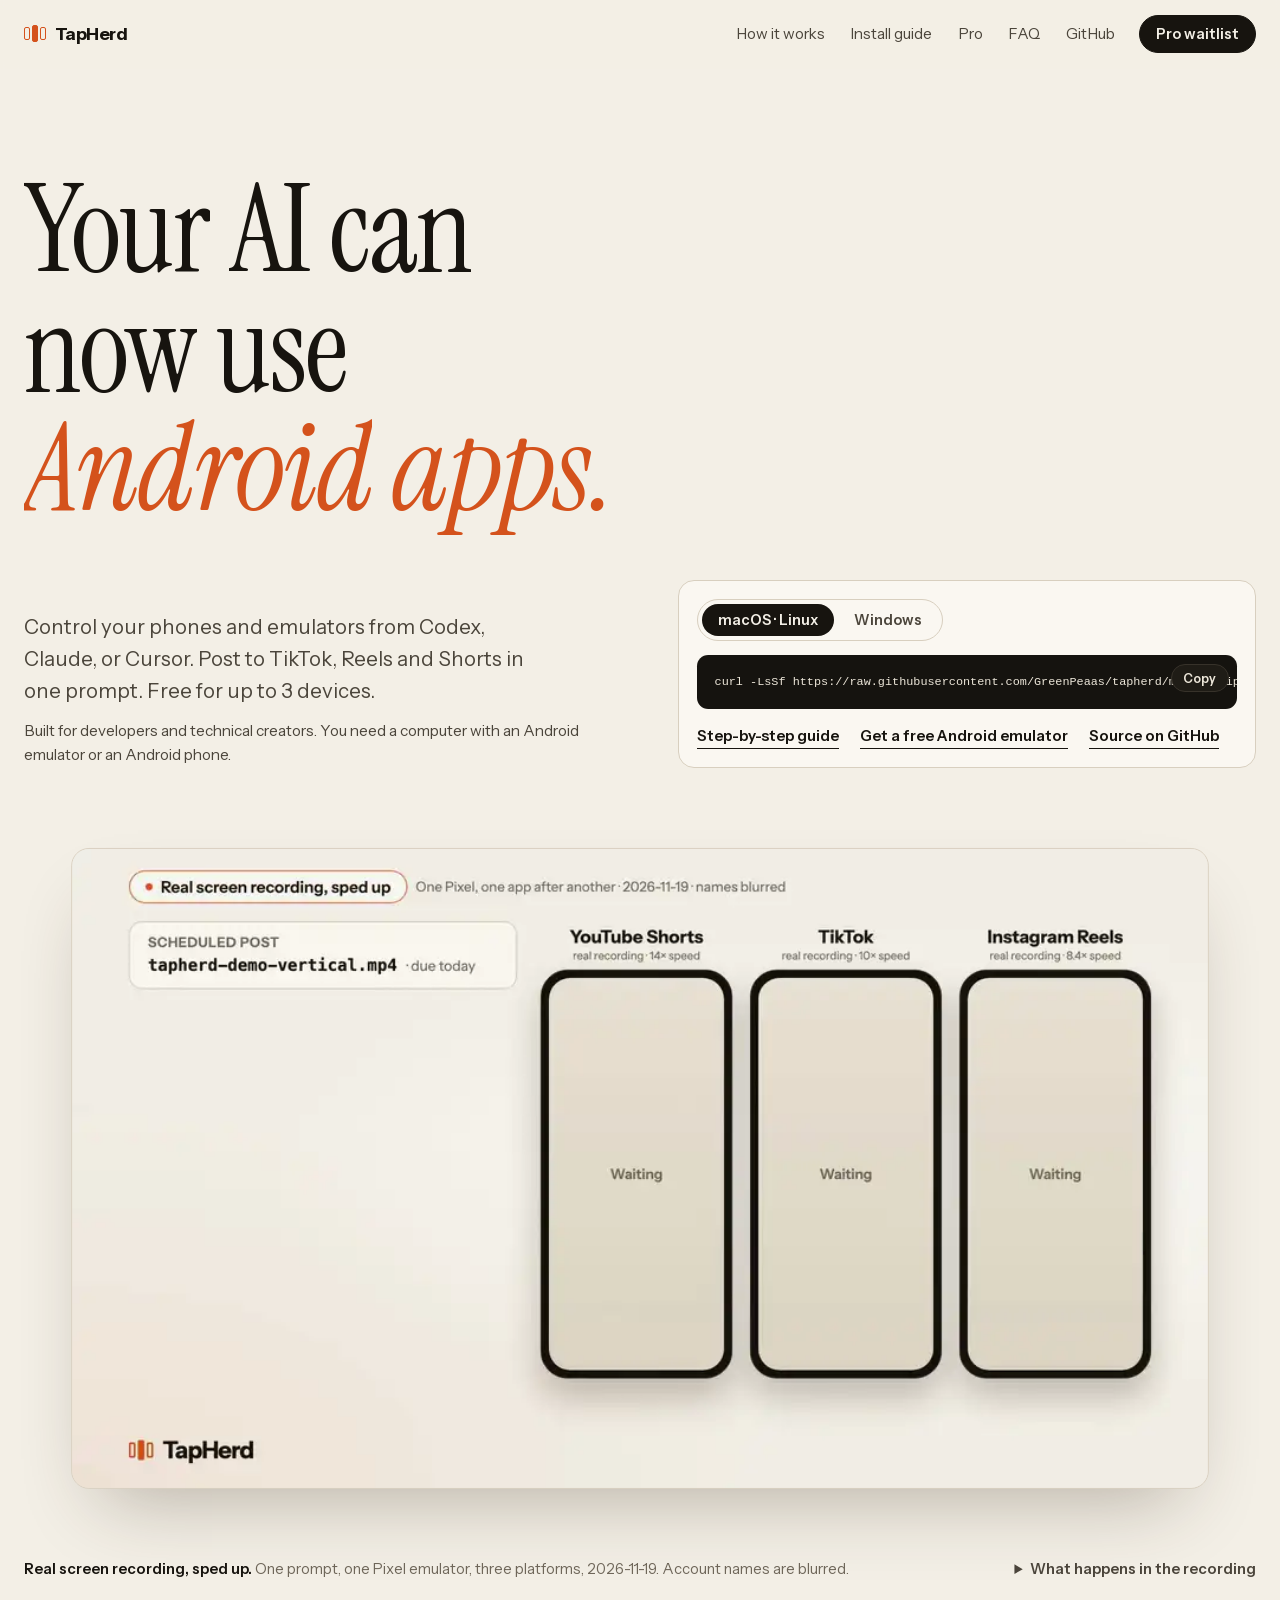
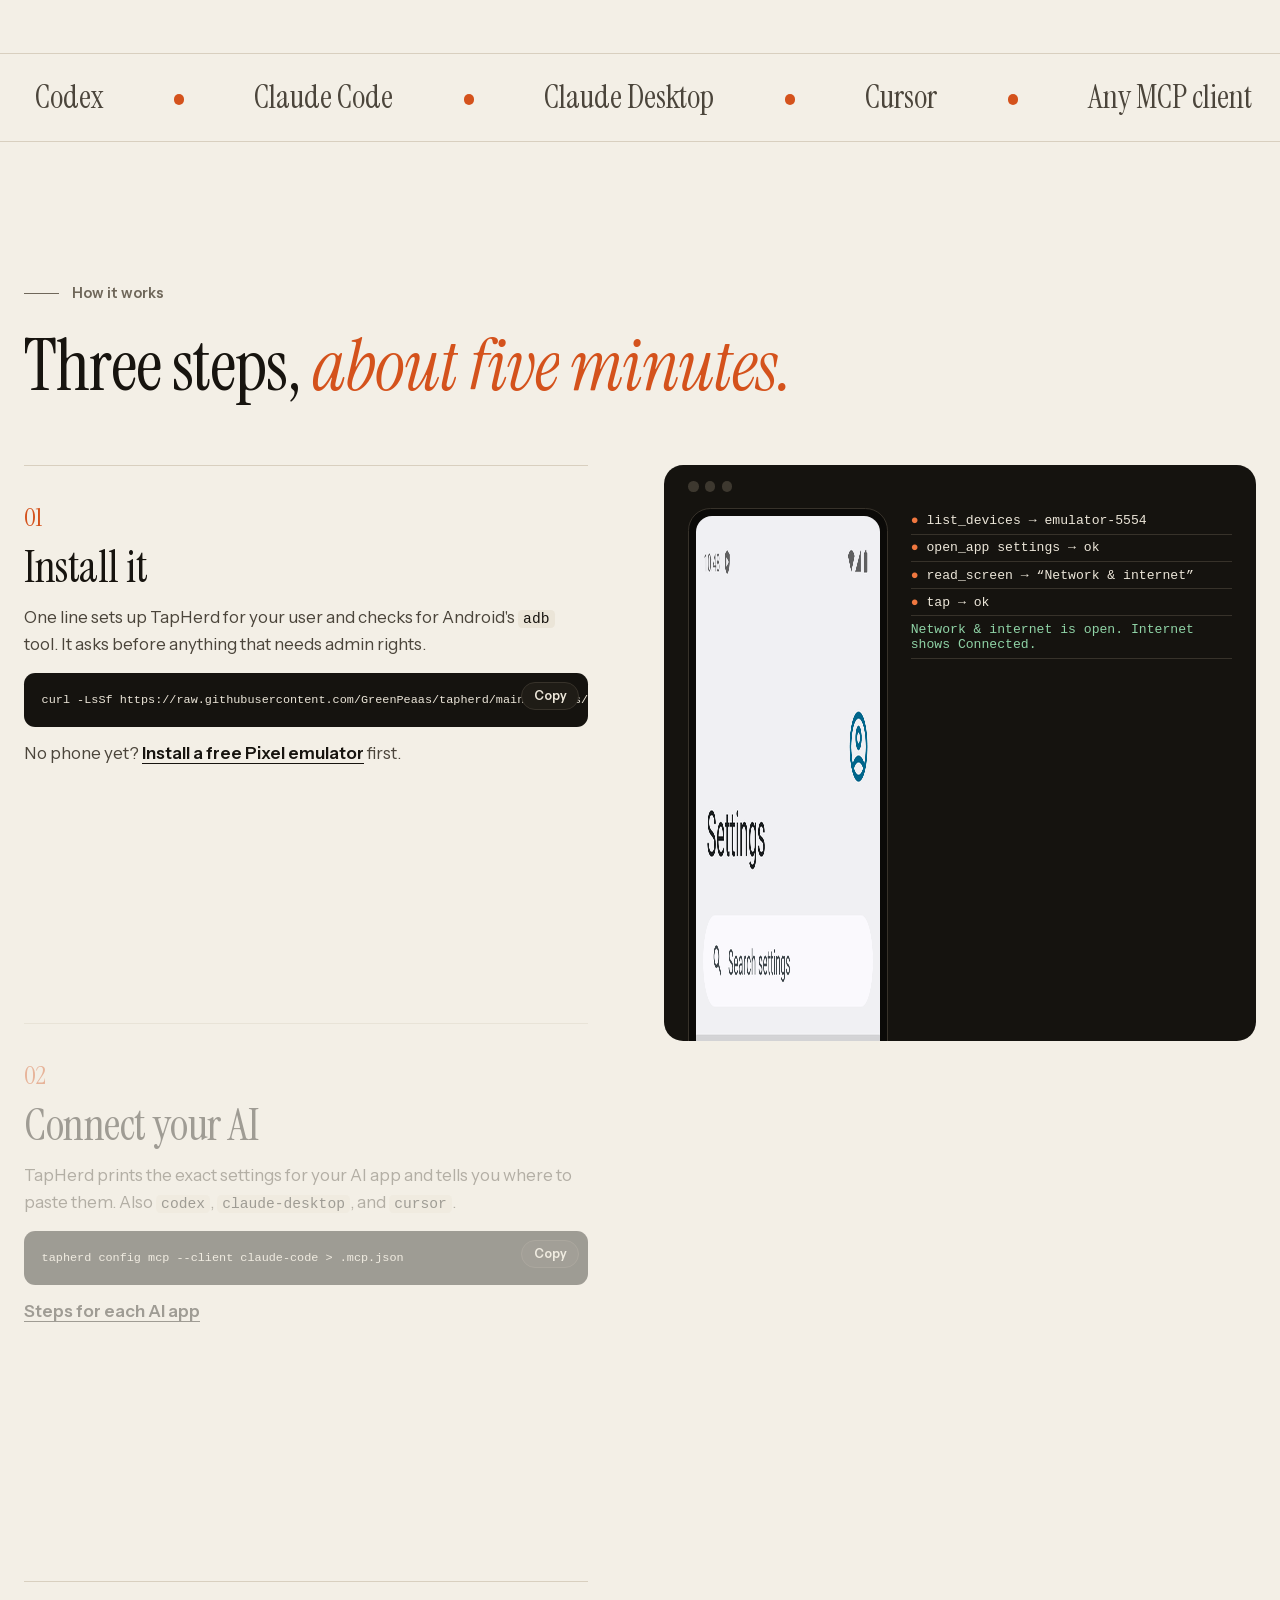
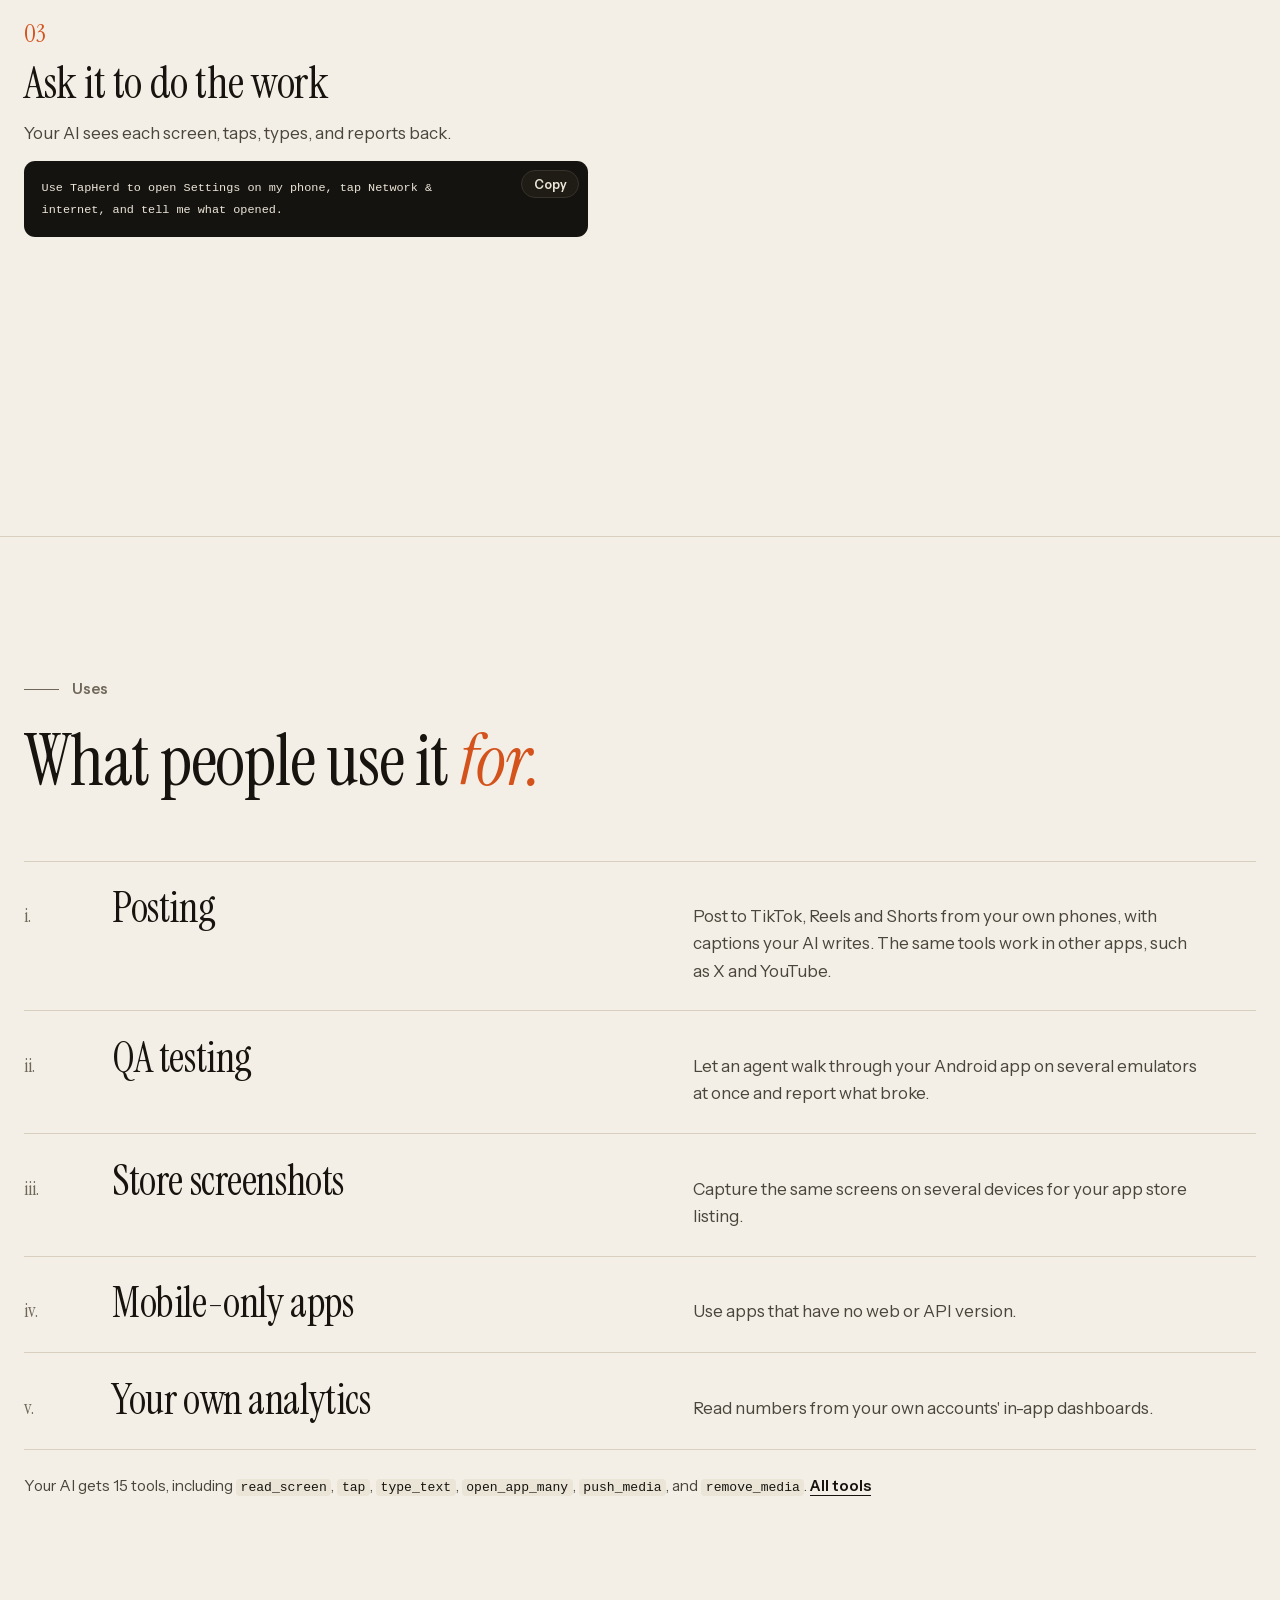
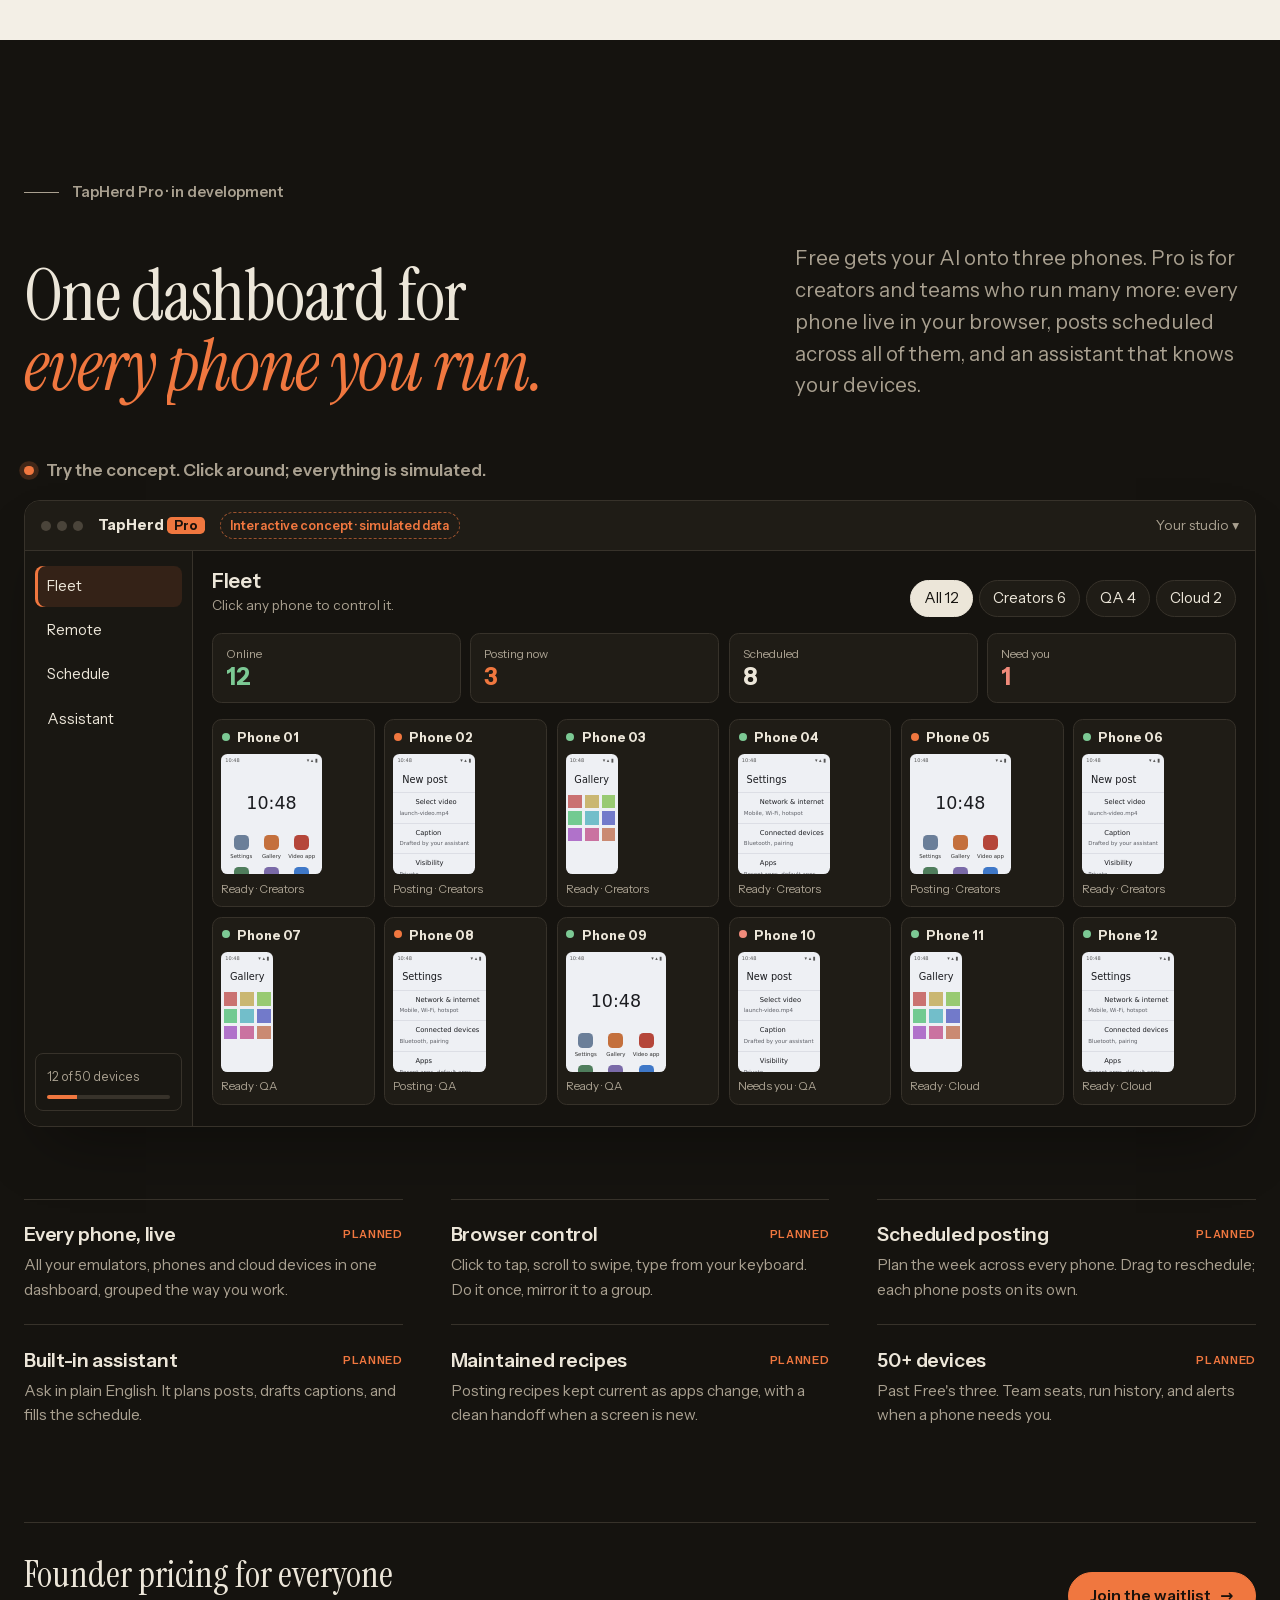
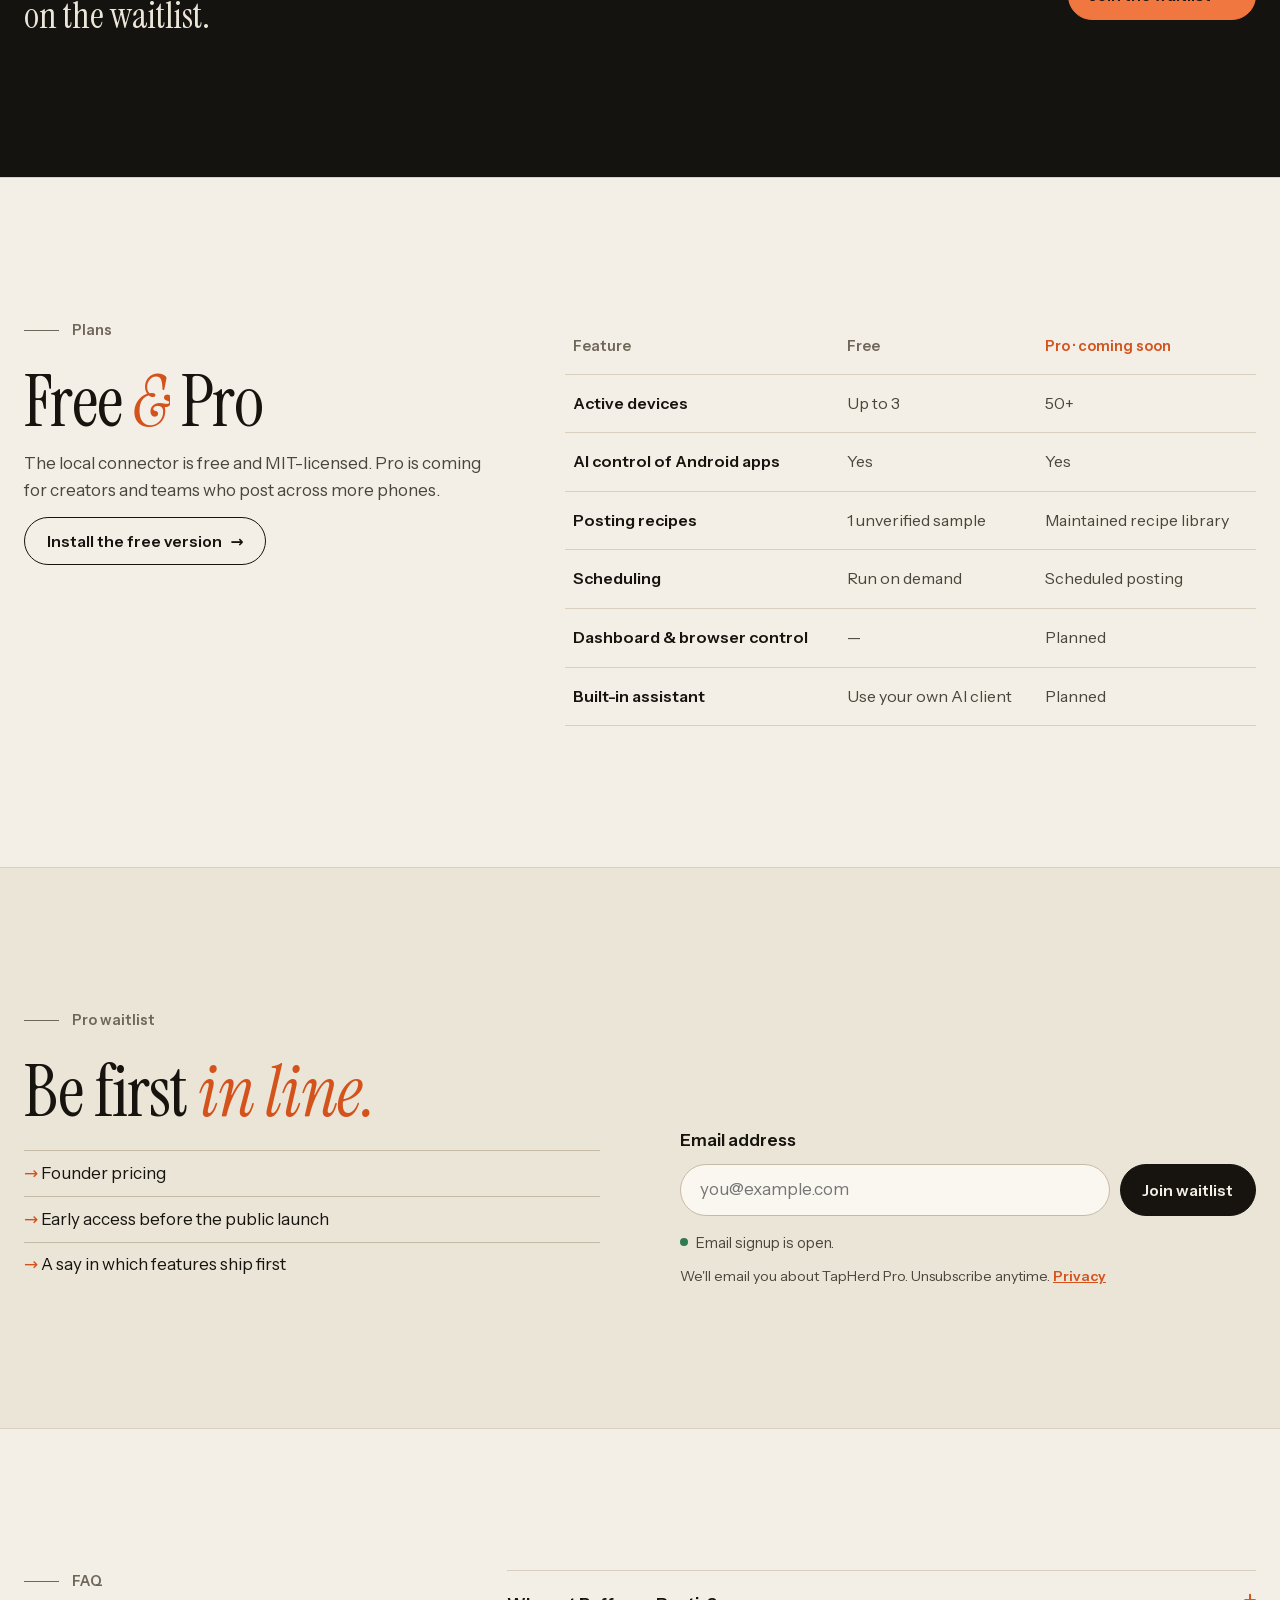
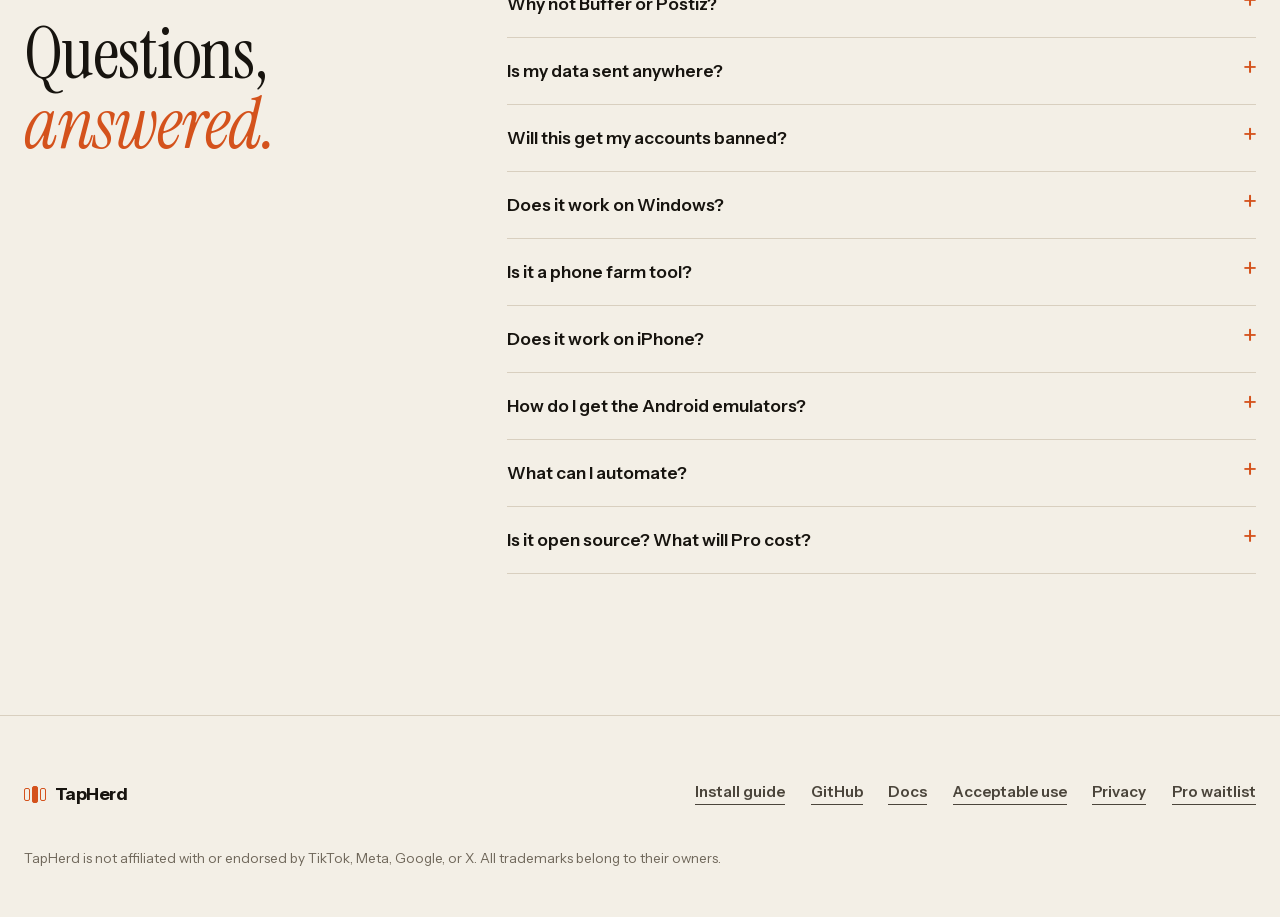
==== site/index.html @ c13a13b2 "TapHerd 0.1.1 Free, open-source MCP connector that lets Codex, Claude, Cursor, or any MCP client con" ====
<!doctype html>
<html lang="en">
<head>
  <meta charset="utf-8">
  <meta name="viewport" content="width=device-width, initial-scale=1">
  <title>TapHerd — Your AI can now use Android apps</title>
  <meta name="description" content="Free, open-source MCP connector that lets Codex, Claude, or Cursor control your Android phones and emulators. Post to TikTok, Reels and Shorts in one prompt. Free for up to 3 devices.">
  <meta name="theme-color" content="#f3efe6">
  <link rel="icon" href="data:image/svg+xml,%3Csvg xmlns=%22http://www.w3.org/2000/svg%22 viewBox=%220 0 32 32%22%3E%3Crect width=%2232%22 height=%2232%22 rx=%227%22 fill=%22%2317140f%22/%3E%3Crect x=%226%22 y=%229%22 width=%225%22 height=%2214%22 rx=%221.5%22 fill=%22none%22 stroke=%22%23f0773f%22 stroke-width=%222%22/%3E%3Crect x=%2213.5%22 y=%227%22 width=%225%22 height=%2218%22 rx=%221.5%22 fill=%22%23f0773f%22/%3E%3Crect x=%2221%22 y=%229%22 width=%225%22 height=%2214%22 rx=%221.5%22 fill=%22none%22 stroke=%22%23f0773f%22 stroke-width=%222%22/%3E%3C/svg%3E">
  <meta property="og:type" content="website">
  <meta property="og:site_name" content="TapHerd">
  <meta property="og:title" content="TapHerd — Your AI can now use Android apps">
  <meta property="og:description" content="Control your phones and emulators from Codex, Claude, or Cursor. Free and open source for up to 3 devices.">
  <meta property="og:url" content="https://tapherd.info/">
  <meta property="og:image" content="https://tapherd.info/assets/og-image.jpg">
  <meta property="og:image:width" content="1200">
  <meta property="og:image:height" content="630">
  <meta property="og:image:alt" content="TapHerd: Your AI can now use Android apps. Three phones showing finished post screens.">
  <meta name="twitter:card" content="summary_large_image">
  <meta name="twitter:title" content="TapHerd — Your AI can now use Android apps">
  <meta name="twitter:description" content="Control your phones and emulators from Codex, Claude, or Cursor. Free and open source for up to 3 devices.">
  <meta name="twitter:image" content="https://tapherd.info/assets/og-image.jpg">
  <!-- Cookieless Cloudflare Web Analytics. Loads only when a token is set here. See privacy.html. -->
  <meta name="tapherd-analytics-token" content="473c99589e29480c9ef3950345945847">
  <link rel="preload" href="assets/fonts/instrument-serif.woff2" as="font" type="font/woff2" crossorigin>
  <link rel="stylesheet" href="assets/site.css">
  <link rel="stylesheet" href="assets/pro-demo.css">
  <style>
    /* Hero */
    .hero { padding-block: clamp(3.5rem, 8vw, 6.5rem) 0; }
    .hero h1 { max-width: 13ch; }
    .hero-row { display: grid; grid-template-columns: minmax(0, 1fr) minmax(0, 1fr); gap: clamp(2rem, 6vw, 6rem); align-items: end; margin-top: clamp(2rem, 4vw, 3.25rem); }
    .hero .lede { margin: 0; }
    .install-box { padding: 1.1rem; border: 1px solid var(--line); border-radius: 1rem; background: var(--card); }
    .install-box .tabs { margin-bottom: .2rem; }
    .install-box .code { margin-top: .7rem; }
    .install-links { display: flex; flex-wrap: wrap; gap: .4rem 1.3rem; margin-top: .9rem; font-size: .95rem; }
    .reel { margin: clamp(3rem, 7vw, 5rem) 0 0; }
    .reel-frame { position: relative; border-radius: 1.2rem; overflow: hidden; background: var(--paper-2); border: 1px solid var(--line); transform: scale(calc(.92 + var(--p, 1) * .08)); transform-origin: 50% 0; transition: transform .1s linear; box-shadow: 0 2.5rem 5rem -2rem #3a2a1a55; }
    .reel-frame img { width: 100%; height: auto; aspect-ratio: 16 / 9; object-fit: cover; }
    .reel figcaption { display: flex; flex-wrap: wrap; justify-content: space-between; gap: .5rem 2rem; margin-top: 1rem; font-size: .92rem; color: var(--ink-3); }
    .reel figcaption b { color: var(--ink); font-weight: 600; }
    .reel details { max-width: 44rem; }
    .reel summary { cursor: pointer; font-weight: 600; color: var(--ink-2); }
    .reel ol { margin: .6rem 0 0; padding-left: 1.2rem; color: var(--ink-2); }

    .clients { overflow: hidden; border-block: 1px solid var(--line); margin-top: clamp(3rem, 6vw, 4.5rem); }
    .marquee { display: flex; width: max-content; animation: marquee 38s linear infinite; }
    .clients:hover .marquee { animation-play-state: paused; }
    .marquee span { padding: 1.1rem 2.2rem; font-family: var(--serif); font-size: clamp(1.4rem, 2.6vw, 2rem); white-space: nowrap; color: var(--ink-2); }
    .marquee span::after { content: ""; display: inline-block; width: .32em; height: .32em; margin-left: 4.4rem; border-radius: 50%; background: var(--accent); vertical-align: middle; }
    @keyframes marquee { to { transform: translateX(-50%); } }

    /* How it works: steps scroll, the screen beside them stays put */
    .how { display: grid; grid-template-columns: minmax(0, 1fr) minmax(0, 1.05fr); gap: clamp(2rem, 6vw, 6rem); margin-top: clamp(2.5rem, 5vw, 4rem); }
    .step { min-height: 62vh; padding: 2rem 0; border-top: 1px solid var(--line); opacity: .38; transition: opacity .5s var(--ease); }
    .step:last-child { min-height: 46vh; }
    .step.is-active { opacity: 1; }
    .step .n { font-family: var(--serif); font-size: 1.6rem; color: var(--accent); }
    .step h3 { font-family: var(--serif); font-weight: 400; font-size: clamp(2rem, 3.6vw, 2.8rem); line-height: 1.05; margin-top: .3rem; }
    .stage { position: sticky; top: 6rem; align-self: start; height: min(36rem, calc(100vh - 8rem)); border-radius: 1.2rem; background: var(--night); color: var(--night-text); overflow: hidden; }
    .scene { position: absolute; inset: 0; padding: 1.4rem 1.5rem; opacity: 0; transform: translateY(16px) scale(.98); transition: opacity .55s var(--ease), transform .7s var(--ease); font: .86rem/1.7 var(--mono); }
    .scene.is-active { opacity: 1; transform: none; }
    .scene .dim { color: var(--night-muted); }
    .scene .hot { color: #f0773f; }
    .scene .ok { color: #8fd3a6; }
    .scene-bar { display: flex; gap: .4rem; margin: -.4rem 0 1rem; }
    .scene-bar i { width: .65rem; height: .65rem; border-radius: 50%; background: #3d382f; }
    .scene-phone { display: grid; grid-template-columns: 12.5rem minmax(0, 1fr); gap: 1.4rem; align-items: start; font-family: var(--sans); }
    .mini-phone { position: relative; padding: .45rem; border-radius: 1.4rem; background: #0b0a08; border: 1px solid var(--night-line); }
    .mini-phone img { border-radius: 1rem; }
    .tap { position: absolute; left: 38%; top: 36%; width: 2.4rem; height: 2.4rem; margin: -1.2rem 0 0 -1.2rem; border-radius: 50%; border: 2px solid #f0773f; opacity: 0; }
    .scene.is-active .tap { animation: tap 2.4s var(--ease) .8s infinite; }
    @keyframes tap { 0% { transform: scale(.3); opacity: 0; } 20% { opacity: 1; } 60%, 100% { transform: scale(1.6); opacity: 0; } }
    .calls div { padding: .35rem 0; border-bottom: 1px solid var(--night-line); font: .82rem var(--mono); opacity: 0; transform: translateX(10px); transition: opacity .4s, transform .5s var(--ease); }
    .scene.is-active .calls div { opacity: 1; transform: none; }
    .scene.is-active .calls div:nth-child(2) { transition-delay: .25s; } .scene.is-active .calls div:nth-child(3) { transition-delay: .5s; } .scene.is-active .calls div:nth-child(4) { transition-delay: .75s; } .scene.is-active .calls div:nth-child(5) { transition-delay: 1s; }

    /* Uses: rows that open up on hover */
    .uses { margin-top: clamp(2.5rem, 5vw, 4rem); border-bottom: 1px solid var(--line); }
    .use { display: grid; grid-template-columns: 4rem minmax(0, 1.1fr) minmax(0, 1fr) 2rem; gap: 1.5rem; align-items: baseline; padding: 1.6rem 0; border-top: 1px solid var(--line); transition: padding .5s var(--ease), background .4s; }
    .use .n { font-family: var(--serif); color: var(--ink-3); font-size: 1.2rem; }
    .use h3 { font-family: var(--serif); font-weight: 400; font-size: clamp(1.8rem, 3.4vw, 2.6rem); line-height: 1.05; transition: transform .5s var(--ease), color .3s; }
    .use p { margin: 0; }
    .use .go { justify-self: end; font-size: 1.3rem; color: var(--accent); opacity: 0; transform: translateX(-10px); transition: opacity .3s, transform .5s var(--ease); }
    .use:hover { padding-block: 2.1rem; }
    .use:hover h3 { transform: translateX(.6rem); color: var(--accent); }
    .use:hover .go { opacity: 1; transform: none; }
    .tools-note { margin-top: 1.5rem; font-size: .95rem; }

    /* Pro */
    #pro { background: var(--night); color: var(--night-text); border-top: 0; }
    #pro p { color: var(--night-muted); }
    #pro .kicker { color: var(--night-muted); }
    #pro h2 em { color: #f0773f; }
    .pro-intro { display: grid; grid-template-columns: minmax(0, 1.2fr) minmax(0, .8fr); gap: 2rem 5rem; align-items: end; }
    .pro-intro .lede { color: var(--night-muted); }
    .try { display: flex; align-items: center; gap: .8rem; margin: clamp(2.5rem, 5vw, 3.5rem) 0 1rem; color: var(--night-text); font-weight: 600; }
    .try::before { content: ""; width: .6rem; height: .6rem; border-radius: 50%; background: #f0773f; box-shadow: 0 0 0 .3rem #f0773f33; animation: ping 1.8s ease-in-out infinite; }
    @keyframes ping { 50% { box-shadow: 0 0 0 .6rem #f0773f00; } }
    .planned { display: grid; grid-template-columns: repeat(3, minmax(0, 1fr)); gap: 0 3rem; margin-top: clamp(3rem, 6vw, 4.5rem); }
    .planned div { padding: 1.4rem 0; border-top: 1px solid var(--night-line); }
    .planned h3 { display: flex; justify-content: space-between; gap: 1rem; color: var(--night-text); }
    .planned h3 small { font: 600 .7rem var(--sans); letter-spacing: .06em; text-transform: uppercase; color: #f0773f; padding-top: .3rem; }
    .planned p { font-size: .95rem; margin-top: .4rem; }
    .pro-cta { display: flex; flex-wrap: wrap; align-items: center; justify-content: space-between; gap: 1.5rem; margin-top: clamp(3rem, 6vw, 4.5rem); padding-top: 2rem; border-top: 1px solid var(--night-line); }
    .pro-cta p { margin: 0; color: var(--night-text) !important; font-family: var(--serif); font-size: clamp(1.6rem, 3vw, 2.3rem); line-height: 1.1; }
    .pro-cta .btn { background: #f0773f; border-color: #f0773f; color: #1b120c; }
    .pro-cta .btn::before { background: var(--night-text); }

    /* Plans */
    .plans { display: grid; grid-template-columns: minmax(0, .8fr) minmax(0, 1.2fr); gap: 2rem 5rem; align-items: start; }
    table { width: 100%; border-collapse: collapse; font-size: 1rem; }
    th, td { padding: 1rem .5rem; text-align: left; vertical-align: top; border-bottom: 1px solid var(--line); }
    thead th { font-weight: 600; color: var(--ink-3); font-size: .9rem; }
    thead th:last-child { color: var(--accent); }
    tbody th { font-weight: 600; }
    td { color: var(--ink-2); }
    tbody tr { transition: background .3s; }
    tbody tr:hover { background: var(--card); }

    /* Waitlist */
    #waitlist { background: var(--paper-2); }
    .signup-grid { display: grid; grid-template-columns: minmax(0, 1fr) minmax(0, 1fr); gap: 2rem 5rem; align-items: end; }
    .perks { list-style: none; margin: 1.4rem 0 0; padding: 0; }
    .perks li { padding: .55rem 0; border-top: 1px solid var(--line-2); color: var(--ink); }
    .perks li::before { content: "→ "; color: var(--accent); }
    .signup-card { position: relative; }
    fieldset { border: 0; margin: 0; padding: 0; min-inline-size: 0; }
    label { display: block; margin-bottom: .6rem; font-weight: 600; }
    .form-row { display: flex; gap: .6rem; }
    input[type="email"] { flex: 1; min-width: 0; min-height: 3.2rem; padding: .7rem 1.2rem; border: 1px solid var(--line-2); border-radius: 99rem; background: var(--card); color: var(--ink); font: inherit; transition: border-color .2s, box-shadow .2s; }
    input[type="email"]:focus { outline: none; border-color: var(--ink); box-shadow: 0 0 0 4px #17140f14; }
    input[aria-invalid="true"] { border-color: #c2412b; }
    fieldset:disabled .btn { opacity: .5; cursor: not-allowed; }
    .status { display: flex; align-items: flex-start; gap: .5rem; margin: 1rem 0 0; font-size: .92rem; color: var(--ink-2); }
    .status::before { content: ""; flex: none; margin-top: .45em; width: .5rem; height: .5rem; border-radius: 50%; background: var(--ink-3); }
    .status.is-open::before { background: var(--green); }
    .status.is-error { color: #a63520; }
    .status.is-error::before { background: #c2412b; }
    .fine { font-size: .88rem; margin-top: .6rem; }
    .trap { position: absolute; left: -10000px; width: 1px; height: 1px; overflow: hidden; }

    /* FAQ */
    .faq-grid { display: grid; grid-template-columns: minmax(0, .7fr) minmax(0, 1.3fr); gap: 2rem 5rem; }
    details.qa { border-top: 1px solid var(--line); }
    details.qa:last-child { border-bottom: 1px solid var(--line); }
    details.qa summary { display: flex; justify-content: space-between; gap: 1rem; padding: 1.2rem 0; cursor: pointer; list-style: none; font-weight: 600; font-size: 1.08rem; transition: color .2s; }
    details.qa summary::-webkit-details-marker { display: none; }
    details.qa summary::after { content: "+"; font-family: var(--serif); font-size: 1.6rem; line-height: .9; color: var(--accent); transition: transform .4s var(--ease); }
    details.qa[open] summary::after { transform: rotate(45deg); }
    details.qa summary:hover { color: var(--accent); }
    details.qa > p, details.qa > ul { margin: 0 0 1.3rem; color: var(--ink-2); }
    details.qa ul { padding-left: 1.2rem; }
    .text-link { color: var(--accent); font-weight: 600; }

    @media (max-width: 60rem) {
      .hero-row, .how, .pro-intro, .plans, .signup-grid, .faq-grid { grid-template-columns: minmax(0, 1fr); }
      .stage { display: none; }
      .step { min-height: 0; opacity: 1; }
      .planned { grid-template-columns: 1fr 1fr; }
      .use { grid-template-columns: 2.5rem minmax(0, 1fr); }
      .use p { grid-column: 2; }
      .use .go { display: none; }
    }
    @media (max-width: 44rem) {
      .planned { grid-template-columns: 1fr; }
      .form-row { flex-direction: column; }
      .install-box .tabs { display: flex; width: 100%; }
      .install-box .tabs [role="tab"] { flex: 1; }
    }
    @media (prefers-reduced-motion: reduce) { .marquee { animation: none; } .reel-frame { transform: none; } }
  </style>
</head>
<body>
  <a class="skip btn" href="#main">Skip to content</a>
  <header class="site-header">
    <div class="wrap nav">
      <a class="brand" href="./" aria-label="TapHerd home"><span class="mark" aria-hidden="true"><span></span><span></span><span></span></span>TapHerd</a>
      <nav class="nav-links" aria-label="Main navigation">
        <a href="#how">How it works</a>
        <a href="docs.html">Install guide</a>
        <a href="#pro">Pro</a>
        <a href="#faq">FAQ</a>
        <a href="https://github.com/GreenPeaas/tapherd">GitHub</a>
      </nav>
      <a class="btn small" href="#waitlist">Pro waitlist</a>
    </div>
  </header>

  <main id="main">
    <section class="hero" aria-labelledby="headline">
      <div class="wrap">
        <h1 id="headline" data-split>Your AI can now use <em>Android apps.</em></h1>
        <div class="hero-row">
          <div class="reveal">
            <p class="lede">Control your phones and emulators from Codex, Claude, or Cursor. Post to TikTok, Reels and Shorts in one prompt. Free for up to 3 devices.</p>
            <p style="font-size:.95rem">Built for developers and technical creators. You need a computer with an Android emulator or an Android phone.</p>
          </div>
          <div class="install-box reveal" style="--d:.1s">
            <div class="tabs" role="tablist" aria-label="Your computer">
              <button type="button" role="tab" data-os-tab="mac" aria-selected="true">macOS · Linux</button>
              <button type="button" role="tab" data-os-tab="windows" aria-selected="false">Windows</button>
            </div>
            <div class="code" data-os="mac"><pre><code>curl -LsSf https://raw.githubusercontent.com/GreenPeaas/tapherd/main/scripts/install.sh | sh</code></pre></div>
            <div class="code" data-os="windows" hidden><pre><code>irm https://raw.githubusercontent.com/GreenPeaas/tapherd/main/scripts/install.ps1 | iex</code></pre></div>
            <div class="install-links">
              <a class="link" href="docs.html">Step-by-step guide</a>
              <a class="link" href="docs.html#emulator">Get a free Android emulator</a>
              <a class="link" href="https://github.com/GreenPeaas/tapherd">Source on GitHub</a>
            </div>
          </div>
        </div>

        <figure class="reel reveal" aria-labelledby="reel-title">
          <div class="reel-frame" data-parallax>
            <img src="assets/demo-poster.jpg" data-loop="assets/loops/post-everywhere.webp" width="1280" height="720" fetchpriority="high"
                 alt="Recording: one prompt posts a scheduled video from a Pixel emulator to YouTube Shorts (Private), TikTok (Only you), and Instagram Reels, then deletes the copy from the phone.">
          </div>
          <figcaption>
            <span><b id="reel-title">Real screen recording, sped up.</b> One prompt, one Pixel emulator, three platforms, 2026-11-19. Account names are blurred.</span>
            <details>
              <summary>What happens in the recording</summary>
              <ol>
                <li>The scheduled post is a TapHerd demo video, due today.</li>
                <li>The prompt “Post my scheduled demo video now on all platforms, write the captions and tags.” goes to Claude Code.</li>
                <li>Using TapHerd, the agent copies the video from the computer to the phone and opens each app.</li>
                <li>It writes a caption and tags for each platform, sets YouTube Shorts to Private and TikTok to Only you, and posts a public Instagram Reel.</li>
                <li>It deletes its copy of the video from the phone's storage.</li>
              </ol>
            </details>
          </figcaption>
        </figure>
      </div>
      <div class="clients" aria-label="Works with Codex, Claude Code, Claude Desktop, Cursor, and any MCP client">
        <div class="marquee" aria-hidden="true">
          <span>Codex</span><span>Claude Code</span><span>Claude Desktop</span><span>Cursor</span><span>Any MCP client</span><span>Emulators</span><span>Your own phones</span>
          <span>Codex</span><span>Claude Code</span><span>Claude Desktop</span><span>Cursor</span><span>Any MCP client</span><span>Emulators</span><span>Your own phones</span>
        </div>
      </div>
    </section>

    <section class="section" id="how" aria-labelledby="how-title">
      <div class="wrap">
        <div class="kicker">How it works</div>
        <h2 id="how-title" data-split>Three steps, <em>about five minutes.</em></h2>
        <div class="how">
          <div>
            <article class="step is-active" data-scene="0">
              <span class="n">01</span>
              <h3>Install it</h3>
              <p>One line sets up TapHerd for your user and checks for Android's <code>adb</code> tool. It asks before anything that needs admin rights.</p>
              <div class="code" data-os="mac"><pre><code>curl -LsSf https://raw.githubusercontent.com/GreenPeaas/tapherd/main/scripts/install.sh | sh</code></pre></div>
              <div class="code" data-os="windows" hidden><pre><code>irm https://raw.githubusercontent.com/GreenPeaas/tapherd/main/scripts/install.ps1 | iex</code></pre></div>
              <p>No phone yet? <a class="link" href="docs.html#emulator">Install a free Pixel emulator</a> first.</p>
            </article>
            <article class="step" data-scene="1">
              <span class="n">02</span>
              <h3>Connect your AI</h3>
              <p>TapHerd prints the exact settings for your AI app and tells you where to paste them. Also <code>codex</code>, <code>claude-desktop</code>, and <code>cursor</code>.</p>
              <div class="code"><pre><code>tapherd config mcp --client claude-code &gt; .mcp.json</code></pre></div>
              <p><a class="link" href="docs.html#connect">Steps for each AI app</a></p>
            </article>
            <article class="step" data-scene="2">
              <span class="n">03</span>
              <h3>Ask it to do the work</h3>
              <p>Your AI sees each screen, taps, types, and reports back.</p>
              <div class="code"><pre class="wrap-lines"><code>Use TapHerd to open Settings on my phone, tap Network &amp; internet, and tell me what opened.</code></pre></div>
            </article>
          </div>
          <div class="stage" aria-hidden="true">
            <div class="scene is-active">
              <div class="scene-bar"><i></i><i></i><i></i></div>
              <div><span class="hot">$</span> curl -LsSf …/install.sh | sh</div>
              <div class="dim">==&gt; Checking for uv … installed</div>
              <div class="dim">==&gt; Checking for adb … installed</div>
              <div class="dim">==&gt; Installing TapHerd … done</div>
              <div class="dim">==&gt; Running tapherd doctor</div>
              <div>Android Debug Bridge version 1.0.41</div>
              <div class="ok">Active and online: emulator-5554</div>
              <div>TapHerd Free supports up to 3 active devices.</div>
            </div>
            <div class="scene">
              <div class="scene-bar"><i></i><i></i><i></i></div>
              <div><span class="hot">$</span> tapherd config mcp --client claude-code</div>
              <div class="dim">{</div>
              <div class="dim">&nbsp;&nbsp;"mcpServers": {</div>
              <div>&nbsp;&nbsp;&nbsp;&nbsp;"tapherd": {</div>
              <div>&nbsp;&nbsp;&nbsp;&nbsp;&nbsp;&nbsp;"type": "stdio",</div>
              <div>&nbsp;&nbsp;&nbsp;&nbsp;&nbsp;&nbsp;"command": "…/tapherd/bin/python",</div>
              <div>&nbsp;&nbsp;&nbsp;&nbsp;&nbsp;&nbsp;"args": ["-m", "tapherd.mcp_server"]</div>
              <div>&nbsp;&nbsp;&nbsp;&nbsp;}</div>
              <div class="dim">&nbsp;&nbsp;}</div>
              <div class="dim">}</div>
              <div class="ok" style="margin-top:1rem">Save it as .mcp.json, start claude, approve tapherd.</div>
            </div>
            <div class="scene">
              <div class="scene-bar"><i></i><i></i><i></i></div>
              <div class="scene-phone">
                <div class="mini-phone"><img src="assets/pixel-1.png" width="720" height="1600" loading="lazy" alt=""><span class="tap"></span></div>
                <div class="calls">
                  <div><span class="hot">●</span> list_devices → emulator-5554</div>
                  <div><span class="hot">●</span> open_app settings → ok</div>
                  <div><span class="hot">●</span> read_screen → “Network &amp; internet”</div>
                  <div><span class="hot">●</span> tap → ok</div>
                  <div class="ok">Network &amp; internet is open. Internet shows Connected.</div>
                </div>
              </div>
            </div>
          </div>
        </div>
      </div>
    </section>

    <section class="section" id="uses" aria-labelledby="uses-title">
      <div class="wrap">
        <div class="kicker">Uses</div>
        <h2 id="uses-title" data-split>What people use it <em>for.</em></h2>
        <div class="uses">
          <div class="use reveal"><span class="n">i.</span><h3>Posting</h3><p>Post to TikTok, Reels and Shorts from your own phones, with captions your AI writes. The same tools work in other apps, such as X and YouTube.</p><span class="go" aria-hidden="true">→</span></div>
          <div class="use reveal"><span class="n">ii.</span><h3>QA testing</h3><p>Let an agent walk through your Android app on several emulators at once and report what broke.</p><span class="go" aria-hidden="true">→</span></div>
          <div class="use reveal"><span class="n">iii.</span><h3>Store screenshots</h3><p>Capture the same screens on several devices for your app store listing.</p><span class="go" aria-hidden="true">→</span></div>
          <div class="use reveal"><span class="n">iv.</span><h3>Mobile-only apps</h3><p>Use apps that have no web or API version.</p><span class="go" aria-hidden="true">→</span></div>
          <div class="use reveal"><span class="n">v.</span><h3>Your own analytics</h3><p>Read numbers from your own accounts' in-app dashboards.</p><span class="go" aria-hidden="true">→</span></div>
        </div>
        <p class="tools-note">Your AI gets 15 tools, including <code>read_screen</code>, <code>tap</code>, <code>type_text</code>, <code>open_app_many</code>, <code>push_media</code>, and <code>remove_media</code>. <a class="link" href="https://github.com/GreenPeaas/tapherd/blob/main/docs/TOOLS.md">All tools</a></p>
      </div>
    </section>

    <section class="section" id="pro" aria-labelledby="pro-title">
      <div class="wrap">
        <div class="kicker">TapHerd Pro · in development</div>
        <div class="pro-intro">
          <h2 id="pro-title" data-split>One dashboard for <em>every phone you run.</em></h2>
          <p class="lede reveal">Free gets your AI onto three phones. Pro is for creators and teams who run many more: every phone live in your browser, posts scheduled across all of them, and an assistant that knows your devices.</p>
        </div>
        <p class="try reveal">Try the concept. Click around; everything is simulated.</p>
        <div id="pro-app" class="reveal" role="region" aria-label="Interactive concept of the planned Pro dashboard">
          <noscript><p style="padding:2rem">The interactive concept needs JavaScript.</p></noscript>
        </div>
        <div class="planned">
          <div class="reveal"><h3>Every phone, live <small>Planned</small></h3><p>All your emulators, phones and cloud devices in one dashboard, grouped the way you work.</p></div>
          <div class="reveal" style="--d:.08s"><h3>Browser control <small>Planned</small></h3><p>Click to tap, scroll to swipe, type from your keyboard. Do it once, mirror it to a group.</p></div>
          <div class="reveal" style="--d:.16s"><h3>Scheduled posting <small>Planned</small></h3><p>Plan the week across every phone. Drag to reschedule; each phone posts on its own.</p></div>
          <div class="reveal"><h3>Built-in assistant <small>Planned</small></h3><p>Ask in plain English. It plans posts, drafts captions, and fills the schedule.</p></div>
          <div class="reveal" style="--d:.08s"><h3>Maintained recipes <small>Planned</small></h3><p>Posting recipes kept current as apps change, with a clean handoff when a screen is new.</p></div>
          <div class="reveal" style="--d:.16s"><h3>50+ devices <small>Planned</small></h3><p>Past Free's three. Team seats, run history, and alerts when a phone needs you.</p></div>
        </div>
        <div class="pro-cta reveal">
          <p>Founder pricing for everyone<br>on the waitlist.</p>
          <a class="btn" href="#waitlist">Join the waitlist <span class="arrow" aria-hidden="true">→</span></a>
        </div>
      </div>
    </section>

    <section class="section" id="plans" aria-labelledby="plans-title">
      <div class="wrap plans">
        <div>
          <div class="kicker">Plans</div>
          <h2 id="plans-title" data-split>Free <em>&amp;</em> Pro</h2>
          <p class="reveal">The local connector is free and MIT-licensed. Pro is coming for creators and teams who post across more phones.</p>
          <p class="reveal"><a class="btn ghost" href="docs.html">Install the free version <span class="arrow" aria-hidden="true">→</span></a></p>
        </div>
        <table class="reveal" aria-label="TapHerd Free and Pro">
          <thead><tr><th scope="col">Feature</th><th scope="col">Free</th><th scope="col">Pro · coming soon</th></tr></thead>
          <tbody>
            <tr><th scope="row">Active devices</th><td>Up to 3</td><td>50+</td></tr>
            <tr><th scope="row">AI control of Android apps</th><td>Yes</td><td>Yes</td></tr>
            <tr><th scope="row">Posting recipes</th><td>1 unverified sample</td><td>Maintained recipe library</td></tr>
            <tr><th scope="row">Scheduling</th><td>Run on demand</td><td>Scheduled posting</td></tr>
            <tr><th scope="row">Dashboard &amp; browser control</th><td>—</td><td>Planned</td></tr>
            <tr><th scope="row">Built-in assistant</th><td>Use your own AI client</td><td>Planned</td></tr>
          </tbody>
        </table>
      </div>
    </section>

    <section class="section" id="waitlist" aria-labelledby="waitlist-title">
      <div class="wrap signup-grid">
        <div>
          <div class="kicker">Pro waitlist</div>
          <h2 id="waitlist-title" data-split>Be first <em>in line.</em></h2>
          <ul class="perks reveal">
            <li>Founder pricing</li>
            <li>Early access before the public launch</li>
            <li>A say in which features ship first</li>
          </ul>
        </div>
        <form class="signup-card reveal" id="signup" novalidate data-supabase-url="https://kfushwgzvxiiphskfmlf.supabase.co" data-supabase-key="sb_publishable_4z8Fhjkbh_qctrmUBguv-A_b-ykOpY3">
          <fieldset id="signup-fields" disabled>
            <label for="email">Email address</label>
            <div class="form-row">
              <input id="email" name="email" type="email" inputmode="email" autocomplete="email" maxlength="254" placeholder="you@example.com" aria-describedby="signup-status signup-consent" required>
              <button class="btn" id="signup-button" type="submit">Join waitlist</button>
            </div>
            <div class="trap" aria-hidden="true">
              <label for="company">Company</label>
              <input id="company" name="company" type="text" tabindex="-1" autocomplete="off">
            </div>
          </fieldset>
          <p class="status" id="signup-status" data-signup-status role="status" aria-live="polite">Email signup opens once the signup endpoint is configured.</p>
          <p class="fine" id="signup-consent">We'll email you about TapHerd Pro. Unsubscribe anytime. <a class="text-link" href="privacy.html">Privacy</a></p>
        </form>
      </div>
    </section>

    <section class="section" id="faq" aria-labelledby="faq-title">
      <div class="wrap faq-grid">
        <div>
          <div class="kicker">FAQ</div>
          <h2 id="faq-title" data-split>Questions, <em>answered.</em></h2>
        </div>
        <div>
        <details class="qa">
          <summary>Why not Buffer or Postiz?</summary>
          <p>Scheduling tools can only do what each platform's API allows. For example, TikTok's posting API keeps posts private until an app passes TikTok's audit, and Instagram's API only supports Professional accounts. TapHerd works through the app itself, on your own phone.</p>
        </details>
        <details class="qa">
          <summary>Is my data sent anywhere?</summary>
          <p>The free version runs entirely on your machine and has no telemetry. Your Android apps and your AI client handle their own network requests. <a class="text-link" href="privacy.html">Privacy</a></p>
        </details>
        <details class="qa">
          <summary>Will this get my accounts banned?</summary>
          <p>Platforms set their own rules. You're responsible for following them; see Acceptable Use. TapHerd only automates posting to accounts you own.</p>
        </details>
        <details class="qa">
          <summary>Does it work on Windows?</summary>
          <p>Yes, in beta. The automated tests pass on Windows, and there's an installer. Real-device testing on Windows is still to come. <a class="text-link" href="https://github.com/GreenPeaas/tapherd/blob/main/docs/SETUP_WINDOWS.md">Windows setup guide</a></p>
        </details>
        <details class="qa">
          <summary>Is it a phone farm tool?</summary>
          <p>No. TapHerd doesn't create accounts or automate engagement. It helps you operate your own devices and accounts with AI.</p>
        </details>
        <details class="qa">
          <summary>Does it work on iPhone?</summary>
          <p>No. TapHerd is Android only. iOS doesn't allow this kind of control.</p>
        </details>
        <details class="qa">
          <summary>How do I get the Android emulators?</summary>
          <p>They're free from Google. Install Android Studio, open Device Manager, and create a Pixel device with a Google Play system image. <a class="text-link" href="https://github.com/GreenPeaas/tapherd/blob/main/docs/SETUP_MAC.md#download-the-android-emulator">Setup guide</a></p>
        </details>
        <details class="qa" id="acceptable-use">
          <summary>What can I automate?</summary>
          <p>Post to accounts you own, test your own apps, and use your own devices. TapHerd's recipes and scheduler only support posting. Generic controls are subject to the acceptable use policy.</p>
          <ul>
            <li>Don't create, register, or verify accounts.</li>
            <li>Don't automate likes, follows, comments, direct messages, views, or other engagement.</li>
            <li>Don't scrape other people's data or solve CAPTCHAs.</li>
            <li>Don't spoof device fingerprints, evade emulator detection, rotate proxies, or hide automation.</li>
          </ul>
        </details>
        <details class="qa">
          <summary>Is it open source? What will Pro cost?</summary>
          <p>The free connector is MIT-licensed. Pro pricing isn't set yet. People on the waitlist get founder pricing.</p>
        </details>
        </div>
      </div>
    </section>
  </main>

  <footer class="site-footer">
    <div class="wrap">
      <div class="footer-grid">
        <a class="brand" href="./" aria-label="TapHerd home"><span class="mark" aria-hidden="true"><span></span><span></span><span></span></span>TapHerd</a>
        <nav class="footer-links" aria-label="Footer">
          <a class="link" href="docs.html">Install guide</a>
          <a class="link" href="https://github.com/GreenPeaas/tapherd">GitHub</a>
          <a class="link" href="https://github.com/GreenPeaas/tapherd#docs">Docs</a>
          <a class="link" id="policy-link" href="#acceptable-use">Acceptable use</a>
          <a class="link" href="privacy.html">Privacy</a>
          <a class="link" href="#waitlist">Pro waitlist</a>
        </nav>
      </div>
      <p class="disclaimer">TapHerd is not affiliated with or endorsed by TikTok, Meta, Google, or X. All trademarks belong to their owners.</p>
    </div>
  </footer>

  <script src="assets/site.js"></script>
  <script src="assets/pro-demo.js"></script>
  <script>
    // How it works: the step nearest the middle of the screen drives the scene beside it.
    const steps = [...document.querySelectorAll(".step")];
    const scenes = [...document.querySelectorAll(".scene")];
    const showScene = (i) => {
      steps.forEach((s, j) => s.classList.toggle("is-active", j === i));
      scenes.forEach((s, j) => s.classList.toggle("is-active", j === i));
    };
    if ("IntersectionObserver" in window) {
      const io = new IntersectionObserver((entries) => {
        for (const entry of entries) if (entry.isIntersecting) showScene(Number(entry.target.dataset.scene));
      }, { rootMargin: "-45% 0px -45% 0px" });
      for (const step of steps) io.observe(step);
    }

    // Waitlist signups go to a Supabase table once its URL and publishable key are set.
    // The same email rules are enforced by the database (supabase/migrations).
    const EMAIL = /^[a-z0-9._%+-]+@[a-z0-9-]+(\.[a-z0-9-]+)*\.[a-z]{2,}$/;
    const validEmail = (value) =>
      value.length >= 6 && value.length <= 254 && EMAIL.test(value) &&
      !value.includes("..") && !value.startsWith(".") && !value.includes(".@");

    const signup = document.querySelector("#signup");
    const emailInput = document.querySelector("#email");
    const signupButton = document.querySelector("#signup-button");
    const formStatus = document.querySelector("#signup-status");
    const setStatus = (text, state = "") => {
      formStatus.textContent = text;
      formStatus.classList.toggle("is-open", state === "ok");
      formStatus.classList.toggle("is-error", state === "error");
    };

    const waitlist = (() => {
      const { supabaseUrl: url, supabaseKey: key } = signup.dataset;
      if (!url || !key) return null;
      try {
        const base = new URL(url);
        const local = base.protocol === "http:" && ["127.0.0.1", "localhost"].includes(base.hostname);
        if ((base.protocol === "https:" || local) && !base.username && !base.password) {
          return { endpoint: new URL("/rest/v1/waitlist", base).href, key };
        }
      } catch {
        // Leave signup disabled until a valid Supabase URL is configured.
      }
      return null;
    })();

    if (waitlist) {
      document.querySelector("#signup-fields").disabled = false;
      for (const status of document.querySelectorAll("[data-signup-status]")) {
        status.textContent = "Email signup is open.";
        status.classList.add("is-open");
      }
    }

    signup.addEventListener("submit", async (event) => {
      event.preventDefault();
      if (!waitlist) return;
      const email = emailInput.value.trim().toLowerCase();
      if (!validEmail(email)) {
        emailInput.setAttribute("aria-invalid", "true");
        setStatus("Enter a valid email address, like name@example.com.", "error");
        emailInput.focus();
        return;
      }
      emailInput.removeAttribute("aria-invalid");
      const joined = () => {
        signup.reset();
        setStatus("You're on the list. We'll email you when early access opens.", "ok");
      };
      // Bots fill the hidden field. Thank them without saving anything.
      if (document.querySelector("#company").value) return joined();

      signupButton.disabled = true;
      setStatus("Adding you to the list…");
      const headers = { apikey: waitlist.key, "Content-Type": "application/json", Prefer: "return=minimal" };
      if (waitlist.key.startsWith("eyJ")) headers.Authorization = `Bearer ${waitlist.key}`;
      try {
        const response = await fetch(waitlist.endpoint, {
          method: "POST",
          headers,
          body: JSON.stringify({ email, source: "site" }),
        });
        // 409 means the address is already on the list. Treat it the same way.
        if (response.ok || response.status === 409) {
          joined();
        } else if (response.status === 400) {
          setStatus("That email address doesn't look valid. Check it and try again.", "error");
        } else {
          setStatus("Signup isn't working right now. Please try again in a few minutes.", "error");
        }
      } catch {
        setStatus("Couldn't reach the waitlist. Check your connection and try again.", "error");
      } finally {
        signupButton.disabled = false;
      }
    });

    const policy = document.querySelector("#acceptable-use");
    const openPolicy = () => { if (location.hash === "#acceptable-use") policy.open = true; };
    window.addEventListener("hashchange", openPolicy);
    document.querySelector("#policy-link").addEventListener("click", () => { policy.open = true; });
    openPolicy();
  </script>
</body>
</html>
---- site/assets/site.css ----
/* TapHerd site styles, shared by every page. */
@font-face { font-family: "Instrument Sans"; src: url("fonts/instrument-sans.woff2") format("woff2"); font-weight: 400 700; font-display: swap; }
@font-face { font-family: "Instrument Serif"; src: url("fonts/instrument-serif.woff2") format("woff2"); font-weight: 400; font-display: swap; }
@font-face { font-family: "Instrument Serif"; src: url("fonts/instrument-serif-italic.woff2") format("woff2"); font-style: italic; font-weight: 400; font-display: swap; }

:root {
  --paper: #f3efe6; --paper-2: #ebe5d8; --card: #faf7f1;
  --ink: #17140f; --ink-2: #4b453b; --ink-3: #6f675a;
  --line: #d8cfbf; --line-2: #c5baa5;
  --accent: #d4521c; --accent-2: #b8420f; --accent-soft: #f6dccc;
  --green: #2f7a4f; --night: #15130f; --night-2: #1f1c16; --night-line: #37322a; --night-text: #ece6d9; --night-muted: #a9a090;
  --serif: "Instrument Serif", "Iowan Old Style", Georgia, serif;
  --sans: "Instrument Sans", system-ui, -apple-system, "Segoe UI", sans-serif;
  --mono: ui-monospace, SFMono-Regular, "SF Mono", Menlo, Consolas, monospace;
  --ease: cubic-bezier(.22, 1, .36, 1);
  color-scheme: light;
  font-family: var(--sans);
  -webkit-text-size-adjust: 100%;
}
* { box-sizing: border-box; }
html { scroll-padding-top: 5rem; }
body { font-variant-emoji: text; margin: 0; background: var(--paper); color: var(--ink); font-size: 1.0625rem; line-height: 1.6; -webkit-font-smoothing: antialiased; text-rendering: optimizeLegibility; }
::selection { background: var(--accent); color: #fff; }
img { max-width: 100%; display: block; }
a { color: inherit; }
p { margin: .8rem 0 0; color: var(--ink-2); }
h1, h2, h3 { margin: 0; font-weight: 400; text-wrap: balance; }
h1, h2 { font-family: var(--serif); letter-spacing: -.015em; line-height: .98; }
h1 { font-size: clamp(3.4rem, 9.5vw, 8.6rem); }
h2 { font-size: clamp(2.5rem, 5.6vw, 4.6rem); }
h1 em, h2 em { font-style: italic; color: var(--accent); }
h3 { font-size: 1.2rem; font-weight: 600; letter-spacing: -.01em; line-height: 1.3; }
code { font-family: var(--mono); font-size: .86em; }
:not(pre) > code { padding: .08em .35em; border-radius: .3em; background: var(--paper-2); color: var(--ink); }
kbd { font: .82em var(--mono); padding: .05em .4em; border: 1px solid var(--line-2); border-bottom-width: 2px; border-radius: .3em; }
strong { color: var(--ink); font-weight: 650; }
[hidden] { display: none !important; }
:focus-visible { outline: 2px solid var(--accent); outline-offset: 3px; border-radius: .2rem; }
.wrap { width: min(100% - 3rem, 78rem); margin-inline: auto; }
.narrow { max-width: 46rem; }

/* Links with a drawn underline */
.link { color: var(--ink); text-decoration: none; background: linear-gradient(currentColor, currentColor) 0 100% / 100% 1px no-repeat; transition: background-size .45s var(--ease), color .2s; padding-bottom: 1px; font-weight: 600; }
.link:hover { background-size: 0 1px; background-position: 100% 100%; color: var(--accent); }
.link.accent { color: var(--accent); }

/* Header */
.site-header { position: sticky; top: 0; z-index: 10; background: color-mix(in srgb, var(--paper) 86%, transparent); backdrop-filter: saturate(1.4) blur(10px); -webkit-backdrop-filter: saturate(1.4) blur(10px); border-bottom: 1px solid transparent; transition: border-color .3s, transform .4s var(--ease); }
.site-header.is-scrolled { border-bottom-color: var(--line); }
.site-header.is-hidden { transform: translateY(-100%); }
.nav { display: flex; align-items: center; gap: 1.5rem; min-height: 4.25rem; }
.brand { display: inline-flex; align-items: center; gap: .55rem; font-weight: 700; font-size: 1.1rem; letter-spacing: -.03em; text-decoration: none; }
.mark { display: inline-flex; gap: 2px; align-items: center; }
.mark span { width: 6px; height: 13px; border: 1.6px solid var(--accent); border-radius: 2px; transition: transform .35s var(--ease); }
.mark span:nth-child(2) { height: 17px; background: var(--accent); }
.brand:hover .mark span:nth-child(1) { transform: translateY(-3px); }
.brand:hover .mark span:nth-child(3) { transform: translateY(3px); }
.nav-links { display: flex; gap: 1.6rem; margin-left: auto; font-size: .95rem; }
.nav-links a { text-decoration: none; color: var(--ink-2); position: relative; }
.nav-links a::after { content: ""; position: absolute; left: 0; right: 0; bottom: -3px; height: 1px; background: currentColor; transform: scaleX(0); transform-origin: right; transition: transform .4s var(--ease); }
.nav-links a:hover, .nav-links a[aria-current] { color: var(--ink); }
.nav-links a:hover::after, .nav-links a[aria-current]::after { transform: scaleX(1); transform-origin: left; }

/* Buttons: a fill slides in on hover */
.btn { position: relative; isolation: isolate; overflow: hidden; display: inline-flex; align-items: center; justify-content: center; gap: .55rem; min-height: 3rem; padding: .7rem 1.35rem; border: 1px solid var(--ink); border-radius: 99rem; background: var(--ink); color: var(--paper); font: 600 .98rem var(--sans); text-decoration: none; cursor: pointer; transition: color .35s var(--ease), border-color .35s; }
.btn::before { content: ""; position: absolute; inset: 0; z-index: -1; background: var(--accent); transform: translateY(101%); transition: transform .45s var(--ease); border-radius: inherit; }
.btn:hover::before { transform: none; }
.btn:hover { border-color: var(--accent); }
.btn .arrow { transition: transform .35s var(--ease); }
.btn:hover .arrow { transform: translateX(4px); }
.btn.ghost { background: transparent; color: var(--ink); }
.btn.ghost:hover { color: #fff; }
.btn.skip { position: absolute; left: 1rem; top: .75rem; z-index: 20; transform: translateY(-300%); }
.btn.skip:focus { transform: none; }
.btn.small { min-height: 2.4rem; padding: .45rem 1rem; font-size: .9rem; }
.btn.on-dark { background: var(--night-text); color: var(--night); border-color: var(--night-text); }

/* Code blocks with a copy button */
.code { position: relative; margin-top: .9rem; border-radius: .7rem; background: var(--night); color: var(--night-text); }
.code pre { margin: 0; padding: 1rem 5.5rem 1rem 1.1rem; overflow-x: auto; font: .86rem/1.6 var(--mono); }
.code pre.wrap-lines { white-space: pre-wrap; }
.code .prompt-mark { color: var(--accent); user-select: none; }
.code .out { color: var(--night-muted); }
.copy { position: absolute; top: .55rem; right: .55rem; display: inline-flex; align-items: center; gap: .35rem; padding: .35rem .7rem; border: 1px solid var(--night-line); border-radius: 99rem; background: var(--night-2); color: var(--night-text); font: 600 .78rem var(--sans); cursor: pointer; transition: background .2s, border-color .2s, transform .2s var(--ease); }
.copy:hover { border-color: var(--night-muted); transform: translateY(-1px); }
.copy.is-copied { background: var(--green); border-color: var(--green); color: #fff; }

/* Tabs */
.tabs { display: inline-flex; gap: .25rem; padding: .25rem; border: 1px solid var(--line); border-radius: 99rem; background: var(--card); }
.tabs [role="tab"] { position: relative; border: 0; border-radius: 99rem; padding: .45rem 1rem; background: transparent; color: var(--ink-2); font: 600 .9rem var(--sans); cursor: pointer; transition: color .25s, background .25s; }
.tabs [role="tab"]:hover { color: var(--ink); }
.tabs [role="tab"][aria-selected="true"] { background: var(--ink); color: var(--paper); }

/* Section scaffolding */
.section { padding-block: clamp(5rem, 11vw, 9rem); }
.section + .section { border-top: 1px solid var(--line); }
.kicker { display: flex; align-items: center; gap: .8rem; margin-bottom: 1.6rem; color: var(--ink-3); font-size: .9rem; font-weight: 600; }
.kicker::before { content: ""; width: 2.2rem; height: 1px; background: currentColor; }
.lede { font-size: clamp(1.1rem, 1.6vw, 1.3rem); line-height: 1.55; max-width: 38ch; color: var(--ink-2); }

/* Reveal on scroll */
.reveal { transition: opacity .9s var(--ease), transform .9s var(--ease); transition-delay: var(--d, 0s); }
.js .reveal:not(.is-in) { opacity: 0; transform: translateY(28px); }
.split .w { display: inline-block; overflow: hidden; vertical-align: top; padding-bottom: .08em; margin-bottom: -.08em; }
.split .w > span { display: inline-block; transition: transform 1s var(--ease); transition-delay: calc(var(--i) * 45ms); }
.js .split:not(.is-in) .w > span { transform: translateY(105%); }

/* Footer */
.site-footer { padding-block: 4rem 3rem; border-top: 1px solid var(--line); }
.footer-grid { display: flex; flex-wrap: wrap; align-items: flex-start; justify-content: space-between; gap: 2rem; }
.footer-links { display: flex; flex-wrap: wrap; gap: .6rem 1.6rem; font-size: .95rem; }
.footer-links a { color: var(--ink-2); }
.disclaimer { margin-top: 2.5rem; font-size: .85rem; color: var(--ink-3); }

@media (max-width: 44rem) {
  .wrap { width: calc(100% - 2rem); }
  .nav { flex-wrap: wrap; gap: .6rem 1rem; padding-block: .7rem; min-height: 0; }
  .nav-links { order: 3; width: 100%; margin-left: 0; gap: 1.2rem; font-size: .9rem; overflow-x: auto; }
  .nav .btn { margin-left: auto; }
}
@media (prefers-reduced-motion: reduce) {
  *, *::before, *::after { transition-duration: .01ms !important; animation-duration: .01ms !important; animation-iteration-count: 1 !important; }
  .js .reveal:not(.is-in), .js .split:not(.is-in) .w > span { opacity: 1; transform: none; }
}
---- site/assets/pro-demo.css ----
/* Interactive Pro concept dashboard (see pro-demo.js). */
#pro-app { --bg: #15130f; --panel: #1f1c16; --panel-2: #29251d; --line: #37322a; --text: #ece6d9; --muted: #a9a090; --hot: #f0773f; --ok: #7cc994; --bad: #f08a7a; --blue: #8fb3ea;
  border: 1px solid var(--line); border-radius: 1rem; background: var(--bg); color: var(--text); overflow: hidden; box-shadow: 0 2rem 4rem -1.5rem #0006; font-size: .92rem; text-align: left; }
#pro-app button { font: inherit; color: inherit; cursor: pointer; }
.pa-top { display: flex; align-items: center; gap: .9rem; padding: .7rem 1rem; border-bottom: 1px solid var(--line); background: var(--panel); }
.pa-dots { display: inline-flex; gap: .35rem; }
.pa-dots i { width: .65rem; height: .65rem; border-radius: 50%; background: #4a443a; }
.pa-pro { padding: .05rem .45rem; border-radius: .3rem; background: var(--hot); color: #1b120c; font-size: .78rem; }
.pa-concept { padding: .15rem .6rem; border: 1px dashed #f0773f99; border-radius: 99rem; color: var(--hot); font-size: .78rem; font-weight: 600; }
.pa-ws { margin-left: auto; color: var(--muted); font-size: .85rem; }
.pa-body { display: grid; grid-template-columns: 10.5rem minmax(0, 1fr); min-height: 34rem; }
.pa-nav-side { display: flex; flex-direction: column; gap: .2rem; padding: .9rem .6rem; border-right: 1px solid var(--line); background: #191712; }
.pa-nav-side > button { text-align: left; border: 0; border-radius: .5rem; padding: .55rem .8rem; background: transparent; color: var(--muted); transition: background .2s, color .2s; }
.pa-nav-side > button:hover { background: var(--panel); color: var(--text); }
.pa-nav-side > button[aria-current] { background: #f0773f1f; color: var(--text); box-shadow: inset 3px 0 var(--hot); font-weight: 600; }
.pa-quota { margin-top: auto; padding: .7rem; border: 1px solid var(--line); border-radius: .5rem; color: var(--muted); }
.pa-quota i { display: block; height: 4px; margin-top: .4rem; border-radius: 2px; background: linear-gradient(90deg, var(--hot) var(--w), var(--line) var(--w)); }
.pa-main { min-width: 0; padding: 1.1rem 1.2rem 1.3rem; }
.pa-view { animation: pa-in .45s cubic-bezier(.22,1,.36,1); }
@keyframes pa-in { from { opacity: 0; transform: translateY(8px); } }
.pa-head { display: flex; flex-wrap: wrap; align-items: flex-end; justify-content: space-between; gap: .8rem; margin-bottom: 1rem; }
.pa-head h4 { margin: 0; font: 600 1.25rem var(--sans, system-ui); letter-spacing: -.02em; }
.pa-head p { margin: .15rem 0 0; color: var(--muted); font-size: .85rem; }
.pa-chips, .pa-actions, .pa-suggest { display: flex; flex-wrap: wrap; gap: .4rem; }
.pa-chip { border: 1px solid var(--line); border-radius: 99rem; padding: .35rem .8rem; background: var(--panel); transition: border-color .2s, background .2s, transform .2s; }
.pa-chip:hover:not(:disabled) { border-color: var(--muted); transform: translateY(-1px); }
.pa-chip[aria-pressed="true"] { background: var(--text); color: var(--bg) !important; border-color: var(--text); }
.pa-chip:disabled { opacity: .5; cursor: default; }
.pa-stats { display: grid; grid-template-columns: repeat(4, minmax(0, 1fr)); gap: .6rem; margin-bottom: 1rem; }
.pa-stats div { padding: .6rem .8rem; border: 1px solid var(--line); border-radius: .6rem; background: var(--panel); }
.pa-stats small { display: block; color: var(--muted); font-size: .75rem; }
.pa-stats b { font-size: 1.5rem; line-height: 1.2; }
.pa-stats .ok { color: var(--ok); } .pa-stats .warm { color: var(--hot); } .pa-stats .bad { color: var(--bad); }
.pa-fleet { display: grid; grid-template-columns: repeat(6, minmax(0, 1fr)); gap: .6rem; }
.pa-tile { position: relative; display: flex; flex-direction: column; gap: .35rem; padding: .5rem; border: 1px solid var(--line); border-radius: .6rem; background: var(--panel); text-align: left; transition: transform .25s cubic-bezier(.22,1,.36,1), border-color .2s; }
.pa-tile:hover { transform: translateY(-3px); border-color: var(--hot); }
.pa-tile b { font-size: .8rem; padding-left: 1rem; }
.pa-tile small { color: var(--muted); font-size: .72rem; }
.pa-dot { position: absolute; top: .78rem; left: .55rem; width: .5rem; height: .5rem; border-radius: 50%; background: var(--ok); }
.pa-dot.posting { background: var(--hot); animation: pa-pulse 1.2s ease-in-out infinite; }
.pa-dot.needs { background: var(--bad); }
@keyframes pa-pulse { 50% { opacity: .35; } }
.pa-tile-screen { height: 7.5rem; border-radius: .4rem; overflow: hidden; }
/* Faux phone screens */
.pa-screen { height: 100%; background: #eef0f4; color: #1b1c20; font-family: Roboto, system-ui, sans-serif; overflow: hidden; }
.pa-screen.mini { font-size: .42rem; pointer-events: none; }
.pa-status { display: flex; justify-content: space-between; padding: .35em .8em; font-size: .75em; color: #555; }
.pa-clock { padding: 1.4em 0 .6em; text-align: center; font-size: 2.6em; font-weight: 300; }
.pa-apps { display: grid; grid-template-columns: repeat(3, 1fr); gap: 1em .5em; padding: 1em; }
.pa-app { display: grid; justify-items: center; gap: .35em; border: 0; background: none; padding: 0; font-size: .8em; color: #333; }
button.pa-app:hover i { transform: scale(1.1); }
.pa-app i { width: 2.8em; height: 2.8em; border-radius: 30%; transition: transform .2s; }
.pa-title { display: flex; align-items: center; gap: .5em; padding: .6em .9em .5em; font-size: 1.45em; }
.pa-back { border: 0; background: none; font-size: .9em; padding: 0 .3em; color: #1b1c20 !important; }
.pa-row { display: block; width: 100%; padding: .6em .9em; border: 0; border-top: 1px solid #dcdee5; background: none; text-align: left; color: #1b1c20 !important; }
.pa-row b { display: block; font-weight: 500; font-size: 1em; }
.pa-row small { color: #5f6168; font-size: .82em; }
.pa-row.is-link { background: #fff; }
.pa-row.is-link:hover { background: #fde9dd; }
.pa-row.is-link b::after { content: " ›"; color: #d4521c; }
.pa-gallery { display: grid; grid-template-columns: repeat(3, 1fr); gap: 3px; padding: .4em; }
.pa-gallery i { aspect-ratio: 1; background: hsl(var(--h) 45% 62%); }
/* Remote */
.pa-remote { display: grid; grid-template-columns: 15rem minmax(0, 1fr); gap: 1.4rem; align-items: start; }
.pa-device { padding: .6rem; border: 1px solid var(--line); border-radius: 1.6rem; background: #0b0a08; }
.pa-device .pa-screen { height: 26rem; border-radius: 1.1rem; font-size: .92rem; }
.pa-nav { display: flex; justify-content: space-around; padding: .5rem 0 .1rem; }
.pa-nav button { border: 0; background: none; color: var(--muted) !important; font-size: .8rem; padding: .3rem .8rem; border-radius: .4rem; }
.pa-nav button:hover { background: var(--panel); color: var(--text) !important; }
.pa-live { display: inline-block; margin-left: .3rem; padding: .05rem .5rem; border-radius: 99rem; background: #f08a7a22; color: var(--bad); font-size: .72rem; vertical-align: middle; }
.pa-switch { display: flex; align-items: center; gap: .6rem; cursor: pointer; }
.pa-switch input { position: absolute; opacity: 0; }
.pa-switch span { position: relative; width: 2.4rem; height: 1.35rem; border-radius: 99rem; background: var(--line); transition: background .25s; }
.pa-switch span::after { content: ""; position: absolute; top: .18rem; left: .18rem; width: 1rem; height: 1rem; border-radius: 50%; background: #fff; transition: transform .25s cubic-bezier(.22,1,.36,1); }
.pa-switch input:checked + span { background: var(--hot); }
.pa-switch input:checked + span::after { transform: translateX(1.05rem); }
.pa-switch input:focus-visible + span { outline: 2px solid var(--hot); outline-offset: 2px; }
.pa-minis { display: flex; gap: .4rem; margin: .7rem 0 1rem; }
.pa-mini { width: 3.4rem; height: 6rem; border-radius: .35rem; overflow: hidden; border: 1px solid var(--line); }
.pa-log { padding: .8rem .9rem; border: 1px solid var(--line); border-radius: .6rem; background: var(--panel); min-height: 11rem; }
.pa-log > small { display: block; margin-bottom: .4rem; color: var(--muted); font: 600 .72rem var(--mono, monospace); letter-spacing: .06em; text-transform: uppercase; }
.pa-log > div { display: flex; gap: .7rem; padding: .18rem 0; animation: pa-in .35s; }
.pa-log code { width: 4.4rem; flex: none; color: var(--blue); font-size: .78rem; }
.pa-log code[data-kind="mirror"], .pa-log code[data-kind="handoff"] { color: var(--hot); }
#pro-app code { background: none; padding: 0; border-radius: 0; }
.pa-log .muted { color: var(--muted); }
.pa-actions { margin-top: .9rem; }
/* Schedule */
.pa-cal { display: grid; grid-template-columns: 3.6rem repeat(7, minmax(0, 1fr)); border-top: 1px solid var(--line); border-left: 1px solid var(--line); user-select: none; }
.pa-cal > div { border-right: 1px solid var(--line); border-bottom: 1px solid var(--line); }
.pa-day { padding: .45rem; text-align: center; color: var(--muted); font-weight: 600; font-size: .82rem; }
.pa-time { padding: .4rem; color: var(--muted); font-size: .75rem; }
.pa-cell { min-height: 5.6rem; padding: .3rem; display: flex; flex-direction: column; gap: .25rem; transition: background .15s; }
.pa-cell.is-over { background: #f0773f1a; box-shadow: inset 0 0 0 1px var(--hot); }
.pa-post { display: block; width: 100%; padding: .3rem .45rem; border: 0; border-left: 3px solid var(--c); border-radius: .35rem; background: var(--panel-2); text-align: left; cursor: grab; touch-action: none; transition: transform .2s, box-shadow .2s; }
.pa-post:hover { transform: translateY(-1px); box-shadow: 0 .4rem 1rem #0005; }
.pa-post b { display: block; font-size: .78rem; }
.pa-post small { color: var(--muted); font-size: .68rem; }
.pa-post.tiktok { --c: var(--hot); } .pa-post.reels { --c: #c9a0f0; } .pa-post.shorts { --c: var(--blue); }
.pa-post.fresh { animation: pa-pop .6s cubic-bezier(.22,1,.36,1); box-shadow: 0 0 0 1px var(--hot); }
.pa-post.is-dragging { z-index: 50; cursor: grabbing; transform: rotate(-2deg) scale(1.05); box-shadow: 0 1rem 2rem #0008; }
@keyframes pa-pop { from { transform: scale(.6); opacity: 0; } }
/* Assistant */
.pa-assistant { display: flex; flex-direction: column; height: 31rem; }
.pa-chat { flex: 1; overflow-y: auto; display: flex; flex-direction: column; gap: .6rem; padding: .2rem .2rem .8rem; }
.pa-bubble { max-width: 80%; padding: .65rem .85rem; border-radius: .9rem; line-height: 1.45; animation: pa-in .35s; }
.pa-bubble.you { align-self: flex-end; border-bottom-right-radius: .25rem; background: var(--hot); color: #1b120c; }
.pa-bubble.bot { align-self: flex-start; border-bottom-left-radius: .25rem; background: var(--panel); border: 1px solid var(--line); }
.pa-bubble .pa-chip { display: block; margin-top: .55rem; }
.pa-typing { display: inline-flex; gap: .3rem; }
.pa-typing i { width: .4rem; height: .4rem; border-radius: 50%; background: var(--muted); animation: pa-dot 1s infinite; }
.pa-typing i:nth-child(2) { animation-delay: .15s; } .pa-typing i:nth-child(3) { animation-delay: .3s; }
@keyframes pa-dot { 30% { transform: translateY(-.25rem); } }
.pa-suggest { padding-top: .6rem; border-top: 1px solid var(--line); }
.pa-suggest .pa-chip { text-align: left; font-size: .82rem; }
.pa-input { display: flex; gap: .5rem; margin-top: .6rem; }
.pa-input input { flex: 1; min-width: 0; border: 1px solid var(--line); border-radius: 99rem; padding: .55rem .9rem; background: var(--panel); color: var(--text); font: inherit; }
@media (max-width: 52rem) {
  .pa-body { grid-template-columns: 1fr; }
  .pa-nav-side { flex-direction: row; overflow-x: auto; border-right: 0; border-bottom: 1px solid var(--line); }
  .pa-quota { display: none; }
  .pa-fleet { grid-template-columns: repeat(3, minmax(0, 1fr)); }
  .pa-stats { grid-template-columns: repeat(2, minmax(0, 1fr)); }
  .pa-remote { grid-template-columns: 1fr; }
  .pa-device { max-width: 16rem; margin-inline: auto; }
  .pa-cal { overflow-x: auto; grid-template-columns: 3rem repeat(7, 4.6rem); }
  .pa-ws, .pa-concept { display: none; }
}
@media (prefers-reduced-motion: reduce) { #pro-app * { animation: none !important; transition: none !important; } }
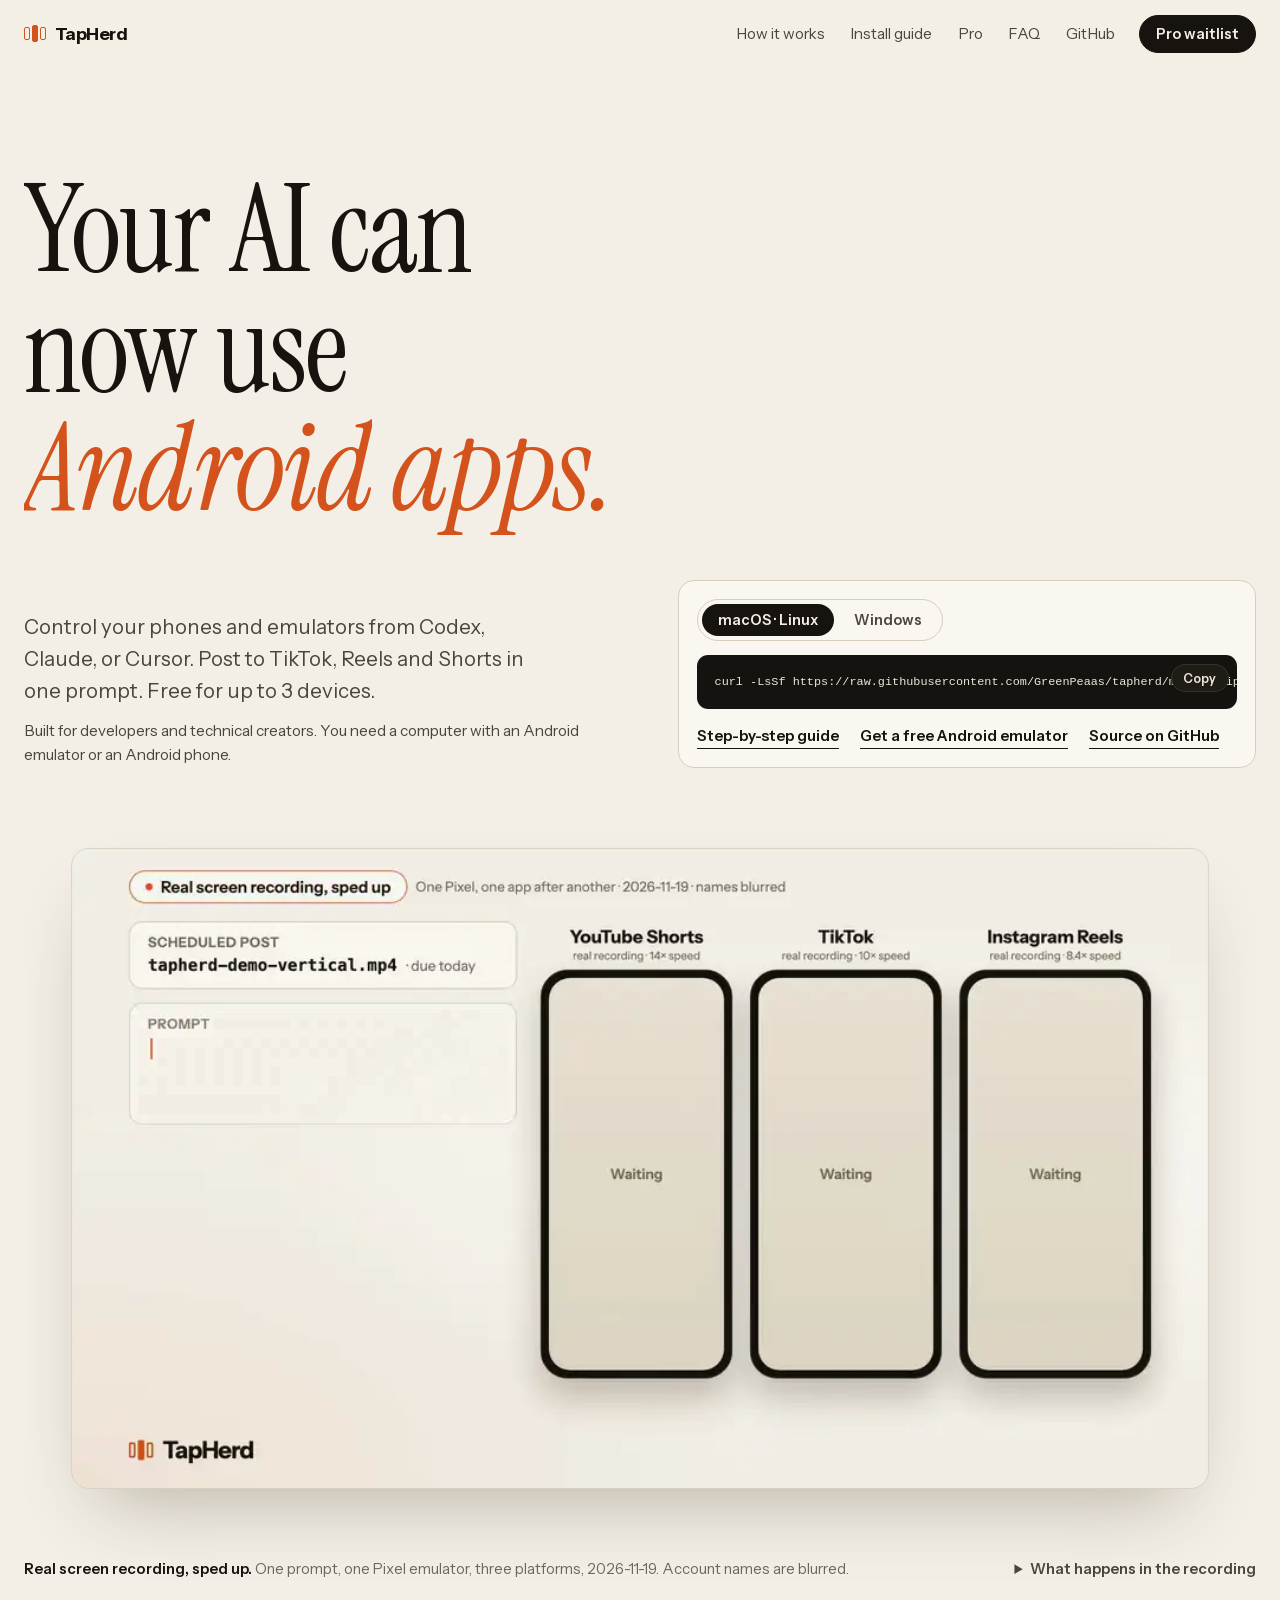
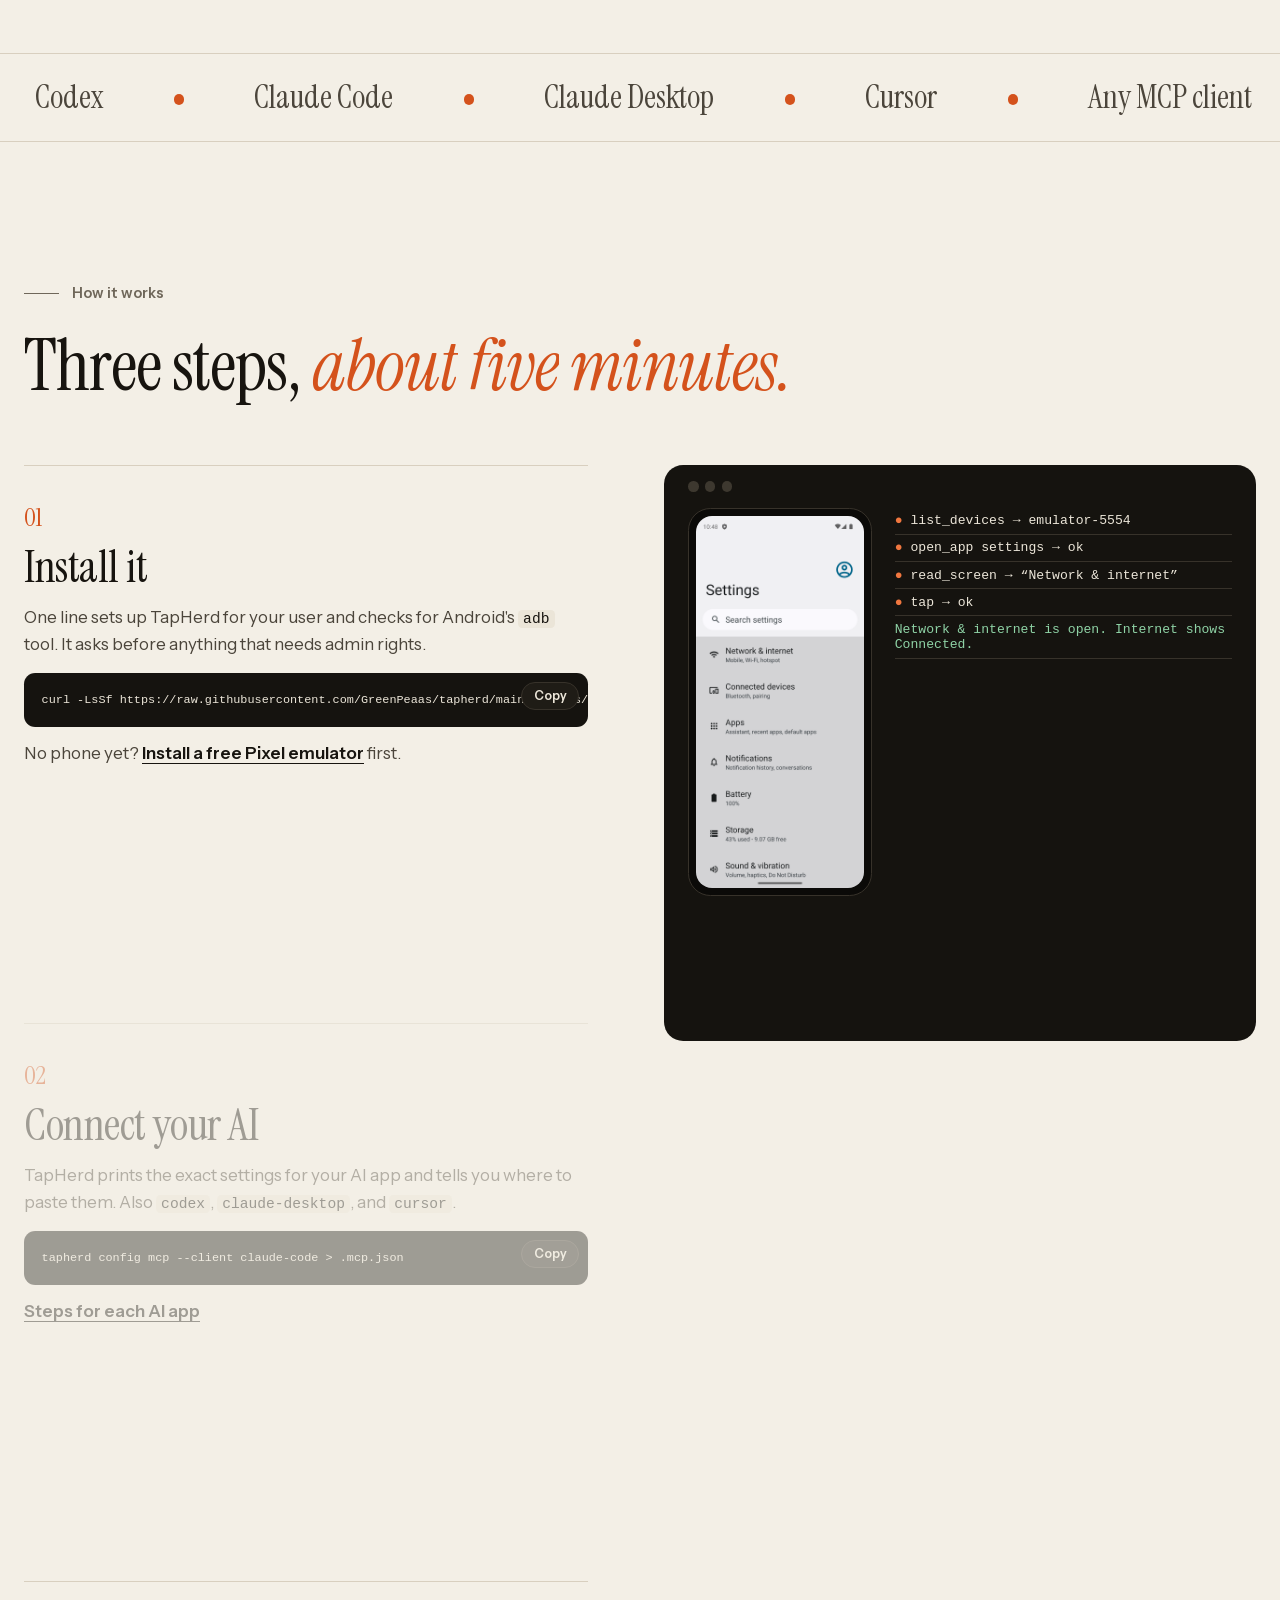
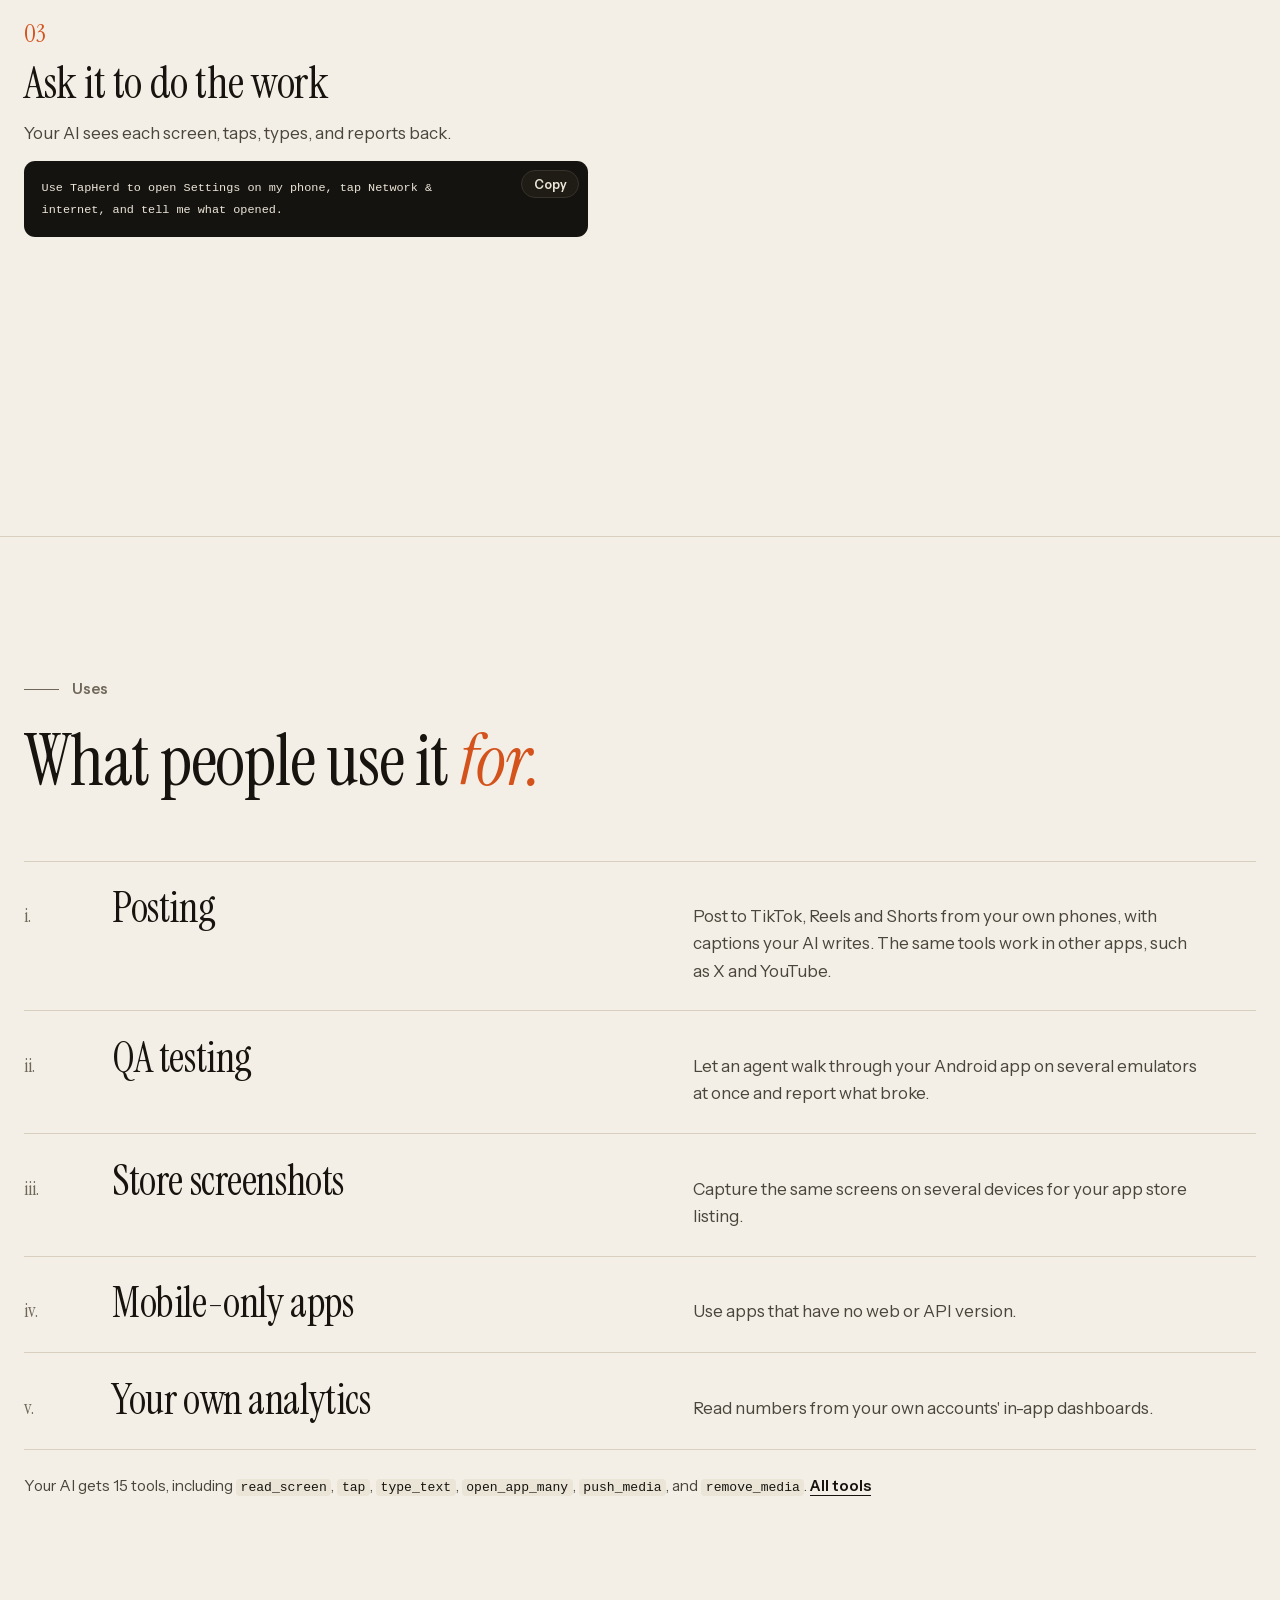
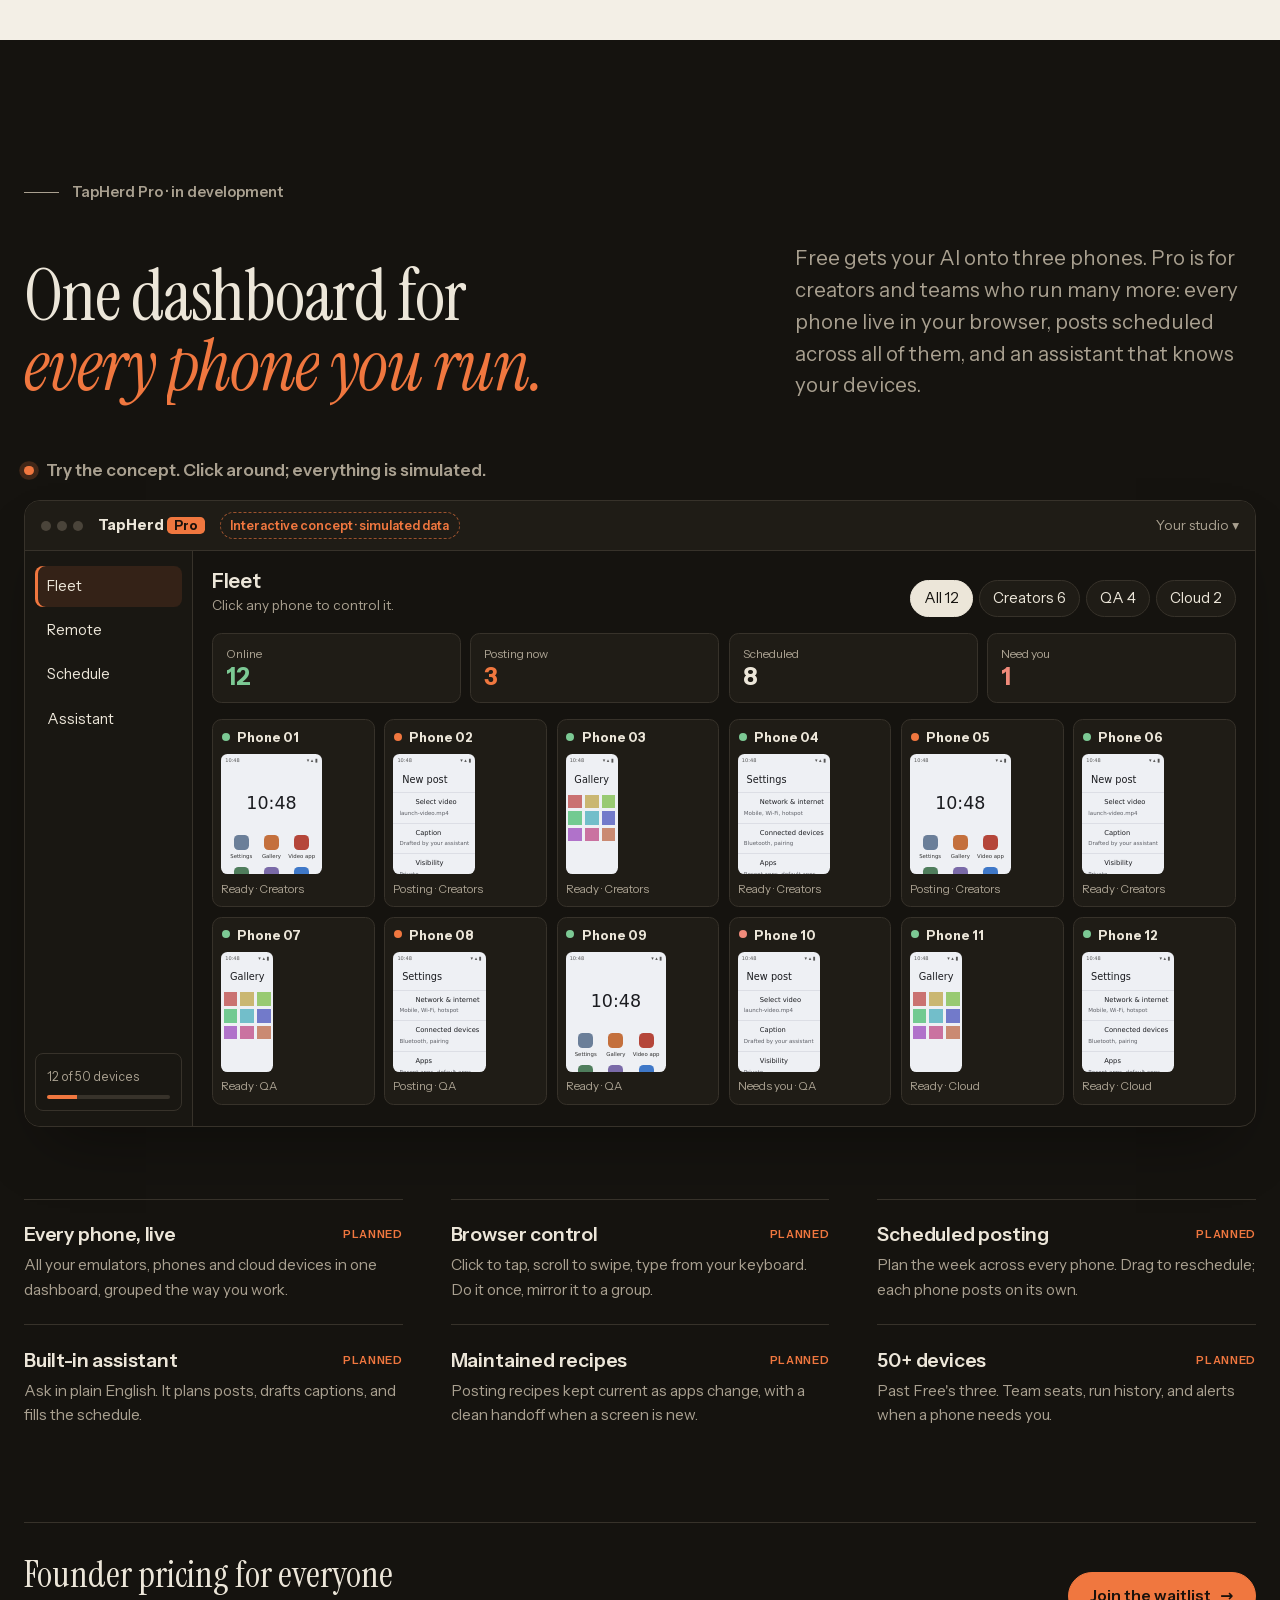
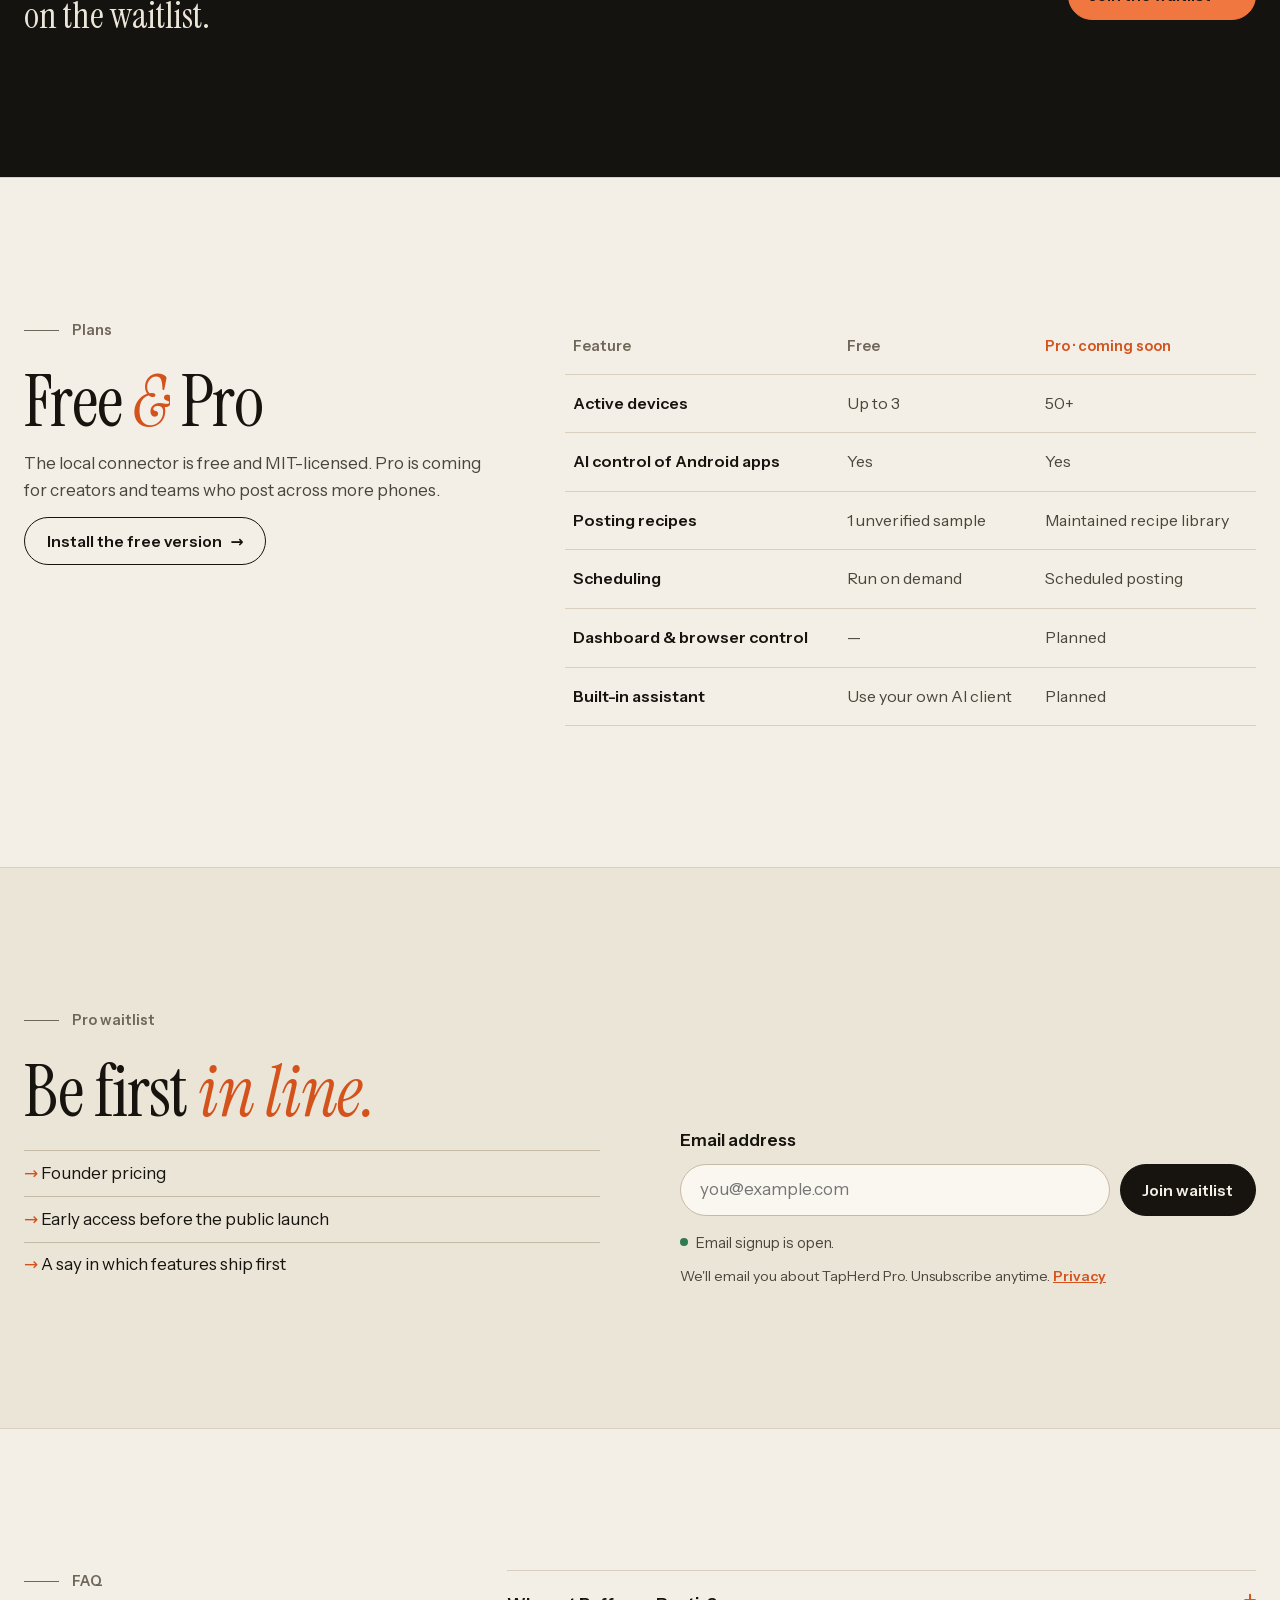
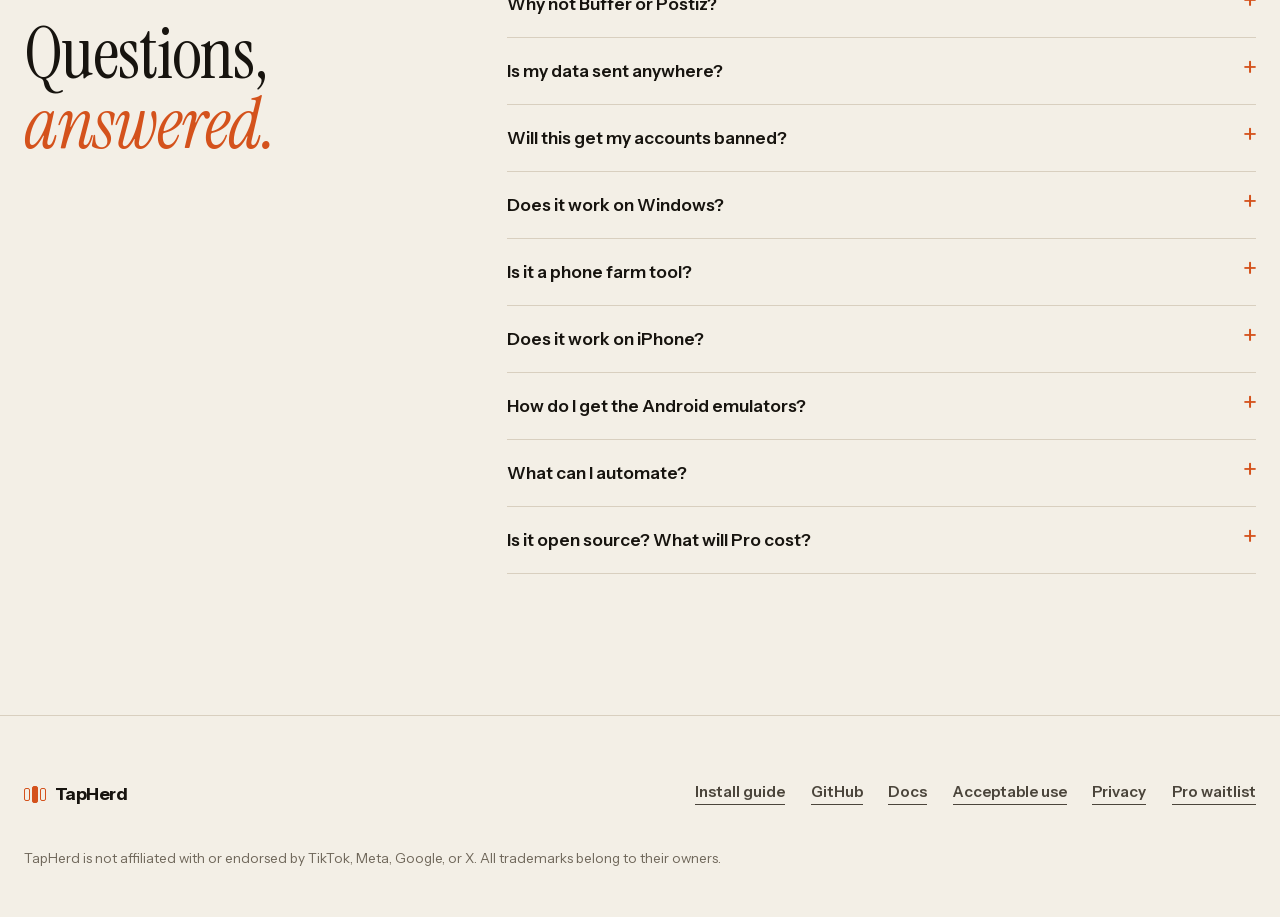
==== commit 534e0685: "Site: images keep their proportions; clearer signup and analytics wording" ====
--- a/site/index.html
+++ b/site/index.html
@@ -66,9 +66,9 @@
     .scene .ok { color: #8fd3a6; }
     .scene-bar { display: flex; gap: .4rem; margin: -.4rem 0 1rem; }
     .scene-bar i { width: .65rem; height: .65rem; border-radius: 50%; background: #3d382f; }
-    .scene-phone { display: grid; grid-template-columns: 12.5rem minmax(0, 1fr); gap: 1.4rem; align-items: start; font-family: var(--sans); }
+    .scene-phone { display: grid; grid-template-columns: 11.5rem minmax(0, 1fr); gap: 1.4rem; align-items: start; font-family: var(--sans); }
     .mini-phone { position: relative; padding: .45rem; border-radius: 1.4rem; background: #0b0a08; border: 1px solid var(--night-line); }
-    .mini-phone img { border-radius: 1rem; }
+    .mini-phone img { width: 100%; height: auto; aspect-ratio: 720 / 1600; border-radius: 1rem; }
     .tap { position: absolute; left: 38%; top: 36%; width: 2.4rem; height: 2.4rem; margin: -1.2rem 0 0 -1.2rem; border-radius: 50%; border: 2px solid #f0773f; opacity: 0; }
     .scene.is-active .tap { animation: tap 2.4s var(--ease) .8s infinite; }
     @keyframes tap { 0% { transform: scale(.3); opacity: 0; } 20% { opacity: 1; } 60%, 100% { transform: scale(1.6); opacity: 0; } }
@@ -398,7 +398,8 @@
               <input id="company" name="company" type="text" tabindex="-1" autocomplete="off">
             </div>
           </fieldset>
-          <p class="status" id="signup-status" data-signup-status role="status" aria-live="polite">Email signup opens once the signup endpoint is configured.</p>
+          <p class="status" id="signup-status" data-signup-status role="status" aria-live="polite">Email signup is open.</p>
+          <noscript><p class="fine">Turn on JavaScript to join the waitlist, or email support@tapherd.info.</p></noscript>
           <p class="fine" id="signup-consent">We'll email you about TapHerd Pro. Unsubscribe anytime. <a class="text-link" href="privacy.html">Privacy</a></p>
         </form>
       </div>
@@ -524,7 +525,9 @@
       return null;
     })();
 
-    if (waitlist) {
+    if (!waitlist) {
+      setStatus("Signup is unavailable right now. Email support@tapherd.info to join.", "error");
+    } else {
       document.querySelector("#signup-fields").disabled = false;
       for (const status of document.querySelectorAll("[data-signup-status]")) {
         status.textContent = "Email signup is open.";
--- a/site/assets/site.css
+++ b/site/assets/site.css
@@ -21,7 +21,7 @@
 html { scroll-padding-top: 5rem; }
 body { font-variant-emoji: text; margin: 0; background: var(--paper); color: var(--ink); font-size: 1.0625rem; line-height: 1.6; -webkit-font-smoothing: antialiased; text-rendering: optimizeLegibility; }
 ::selection { background: var(--accent); color: #fff; }
-img { max-width: 100%; display: block; }
+img { max-width: 100%; height: auto; display: block; }
 a { color: inherit; }
 p { margin: .8rem 0 0; color: var(--ink-2); }
 h1, h2, h3 { margin: 0; font-weight: 400; text-wrap: balance; }
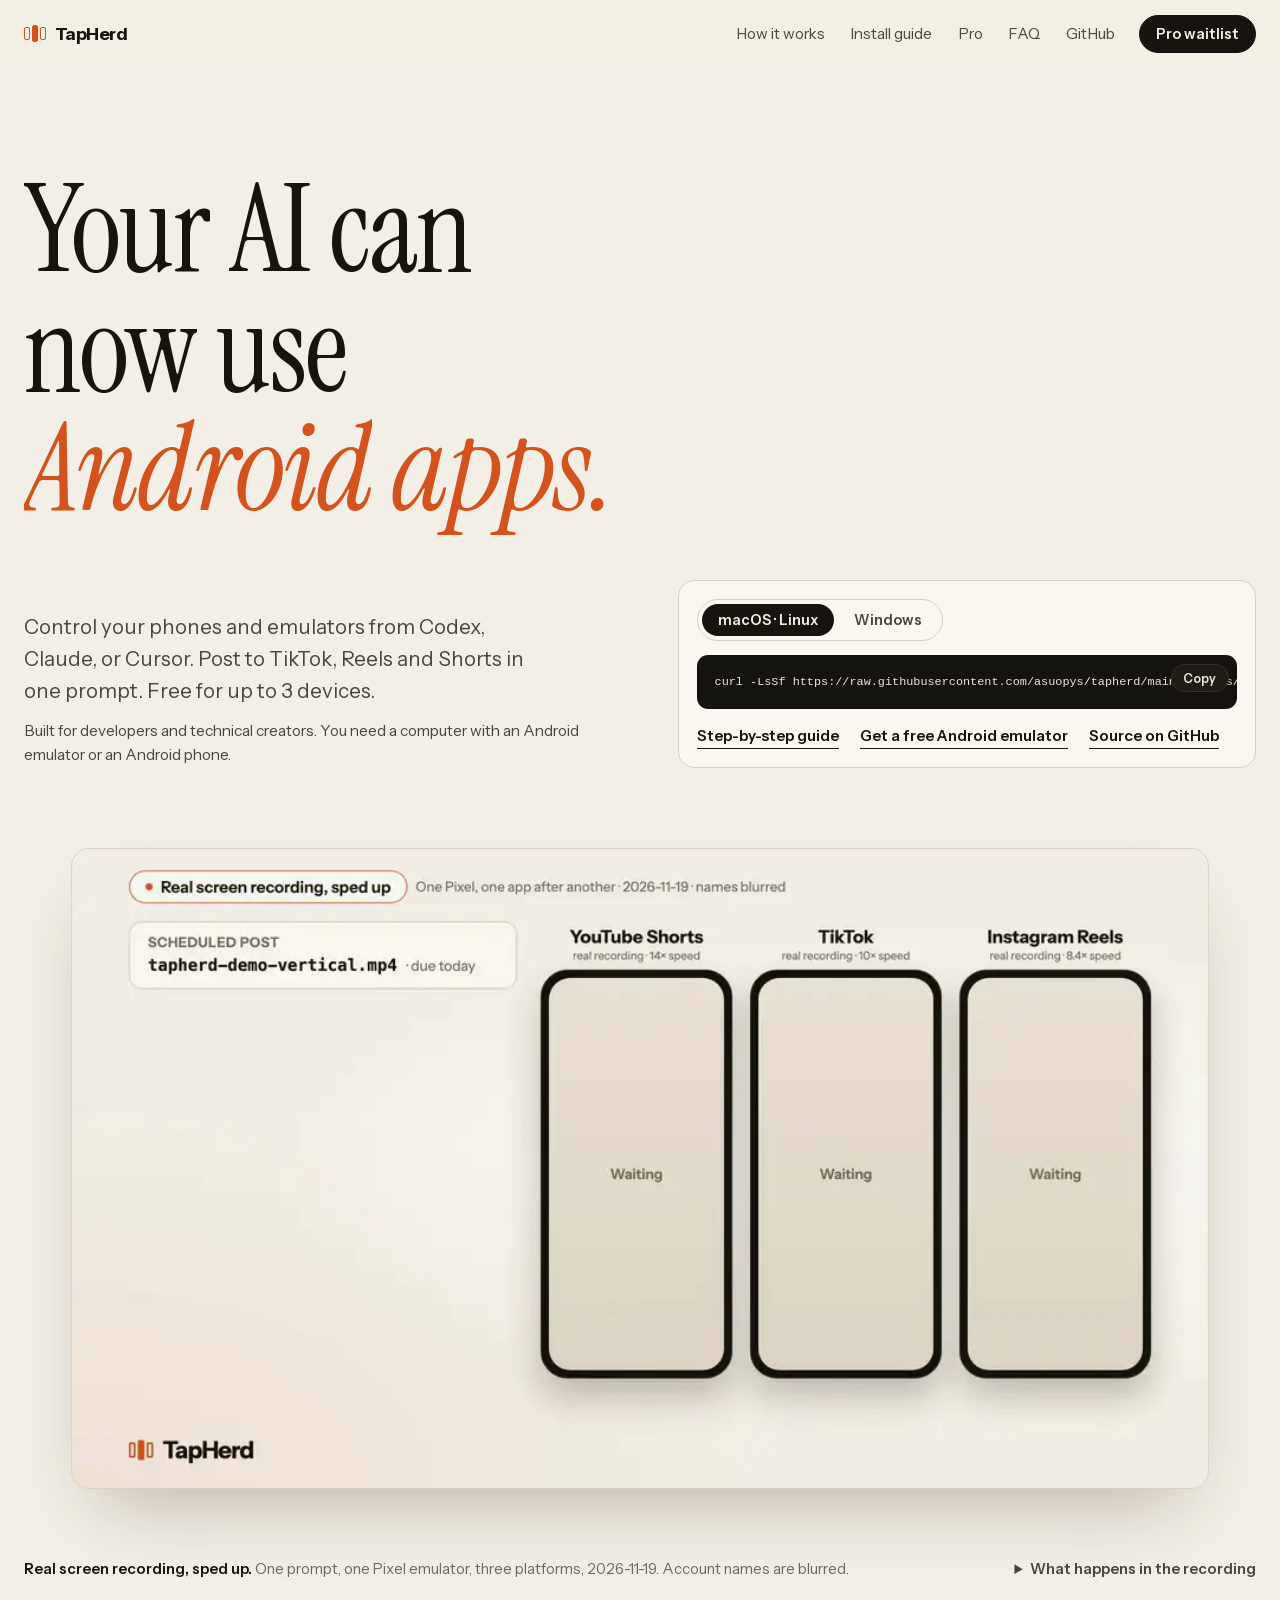
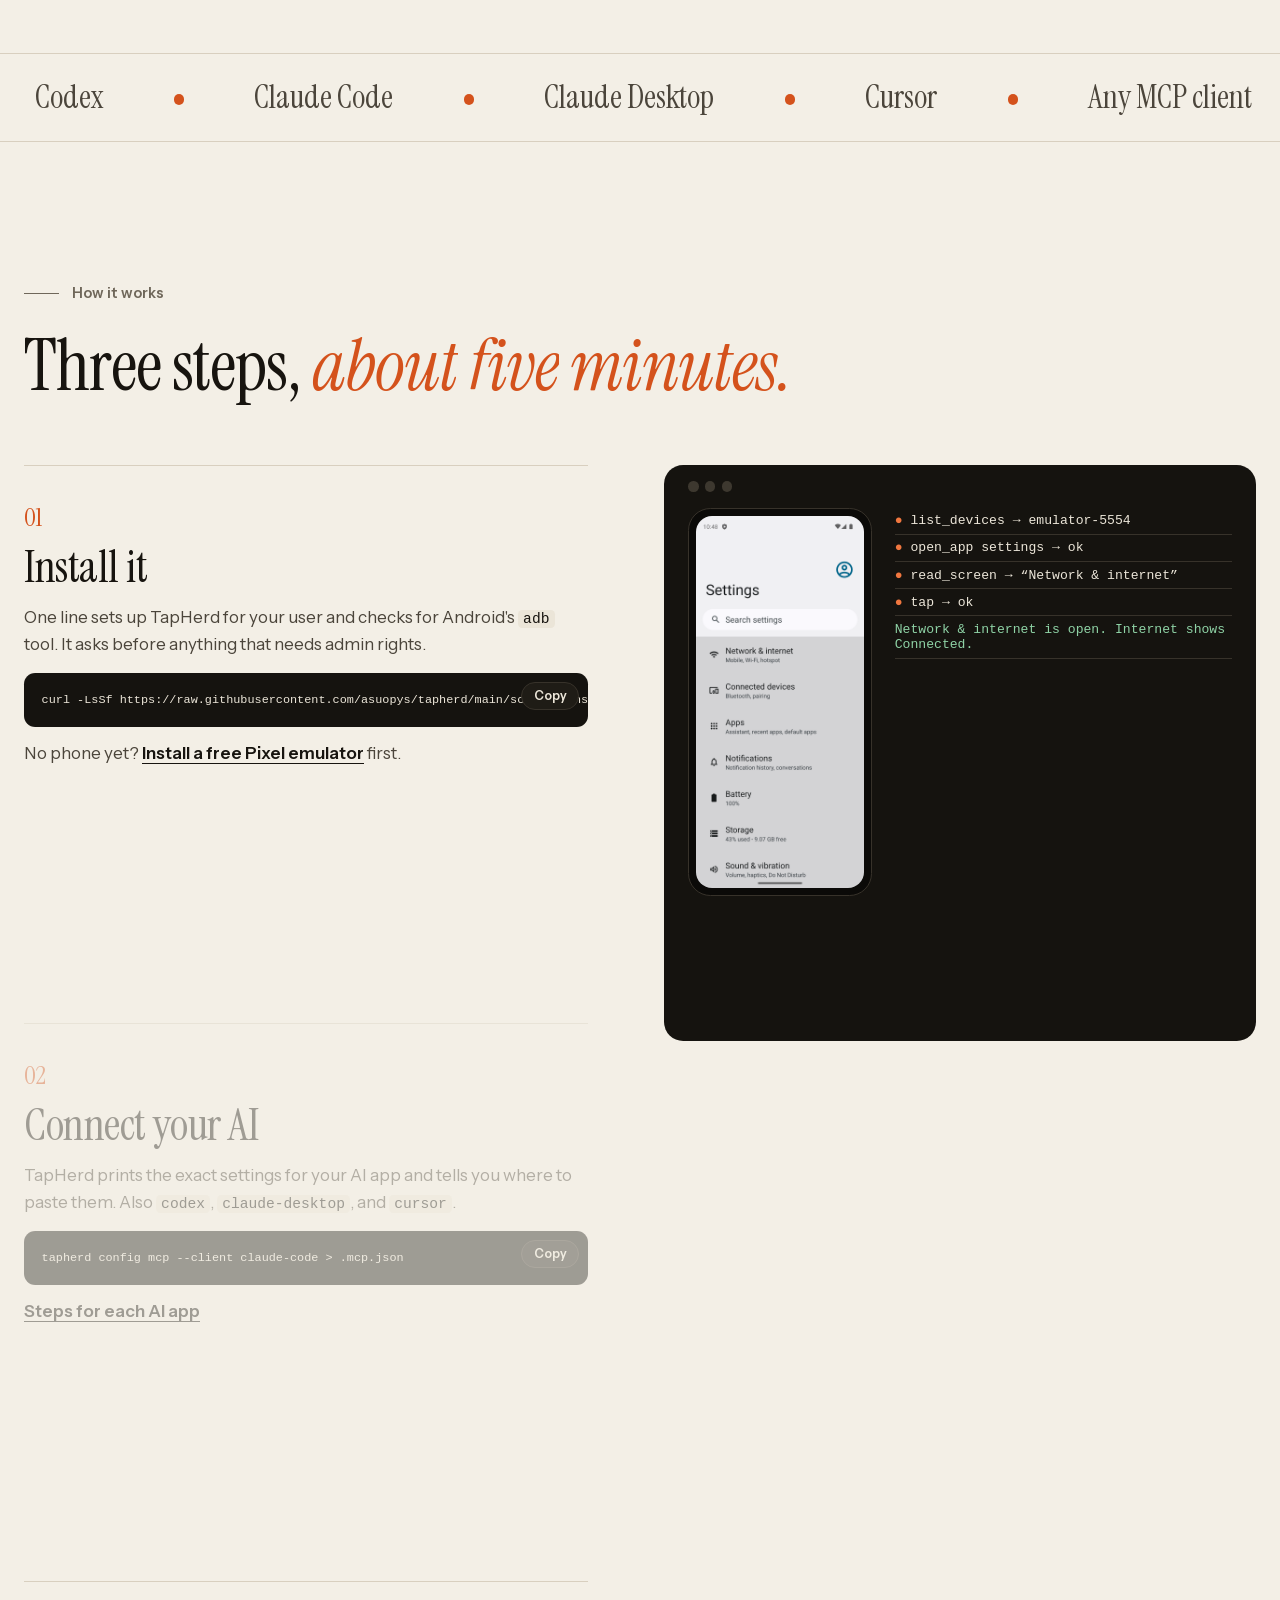
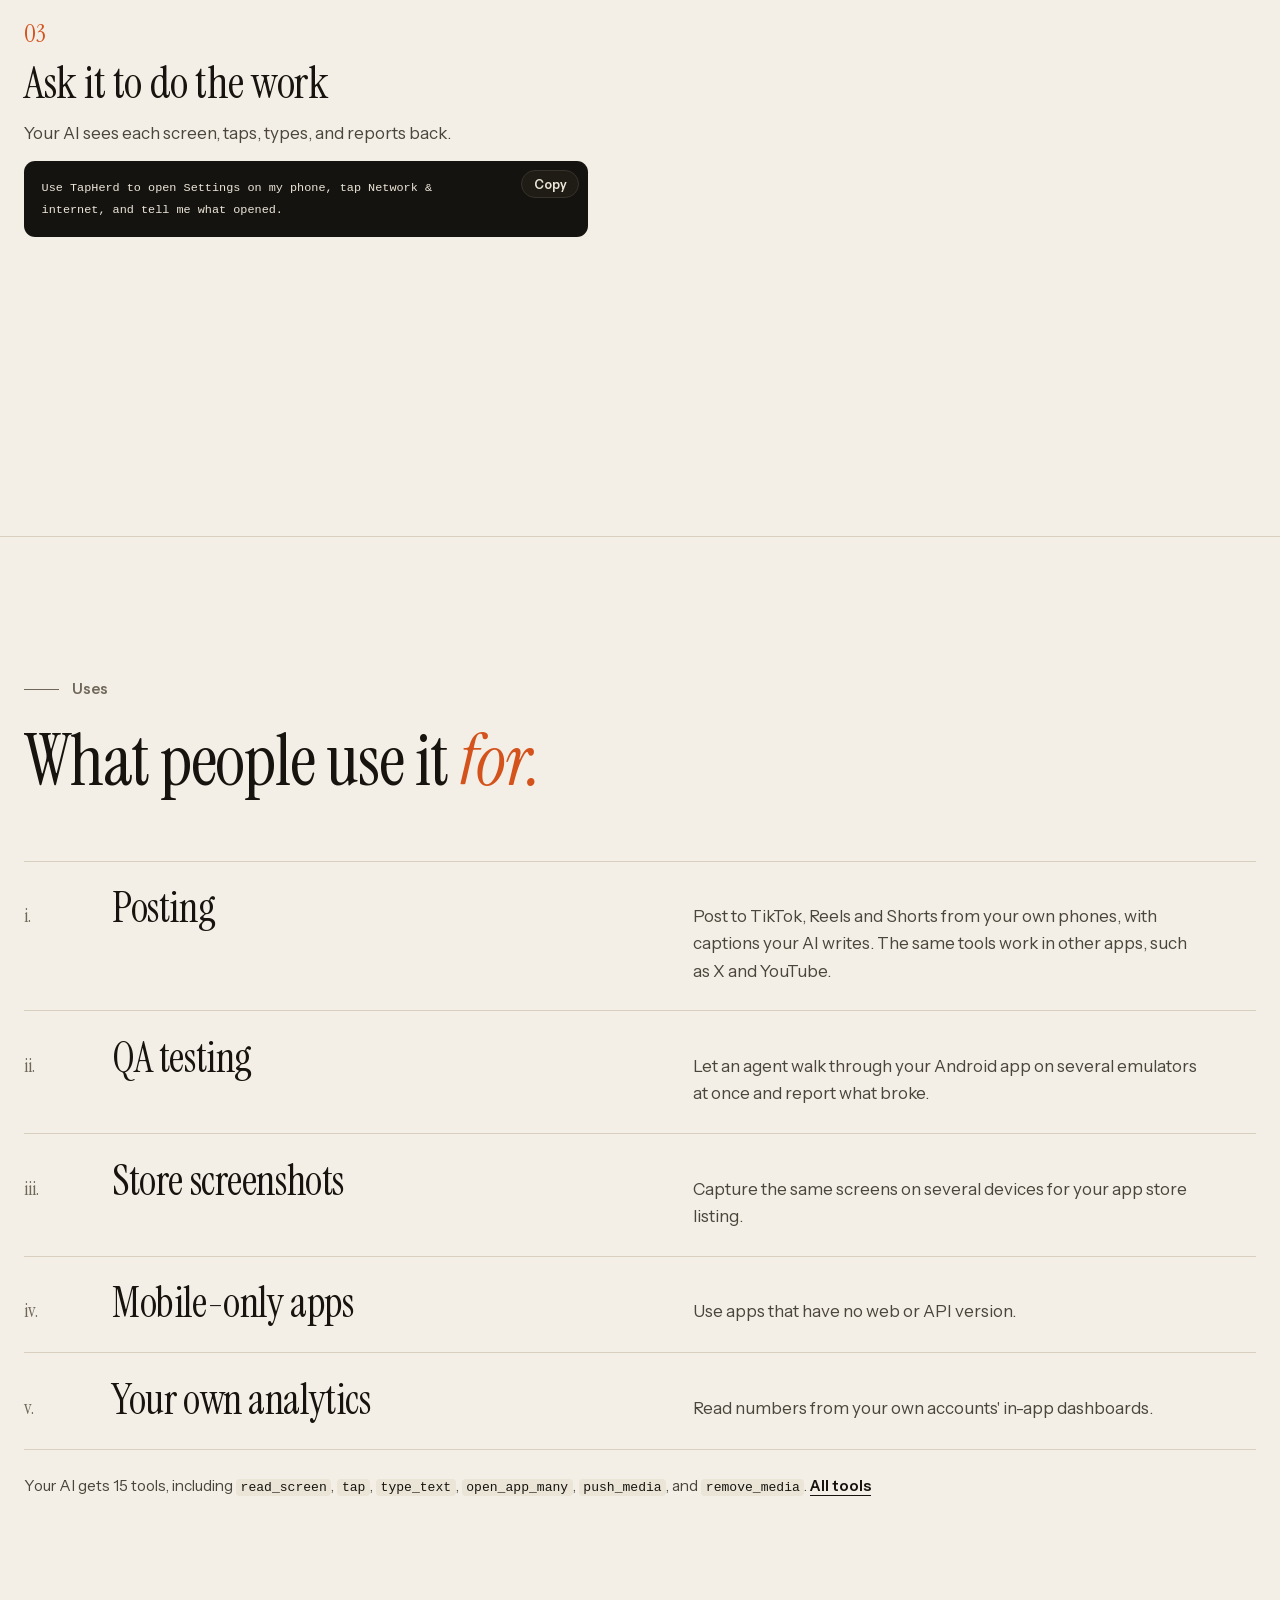
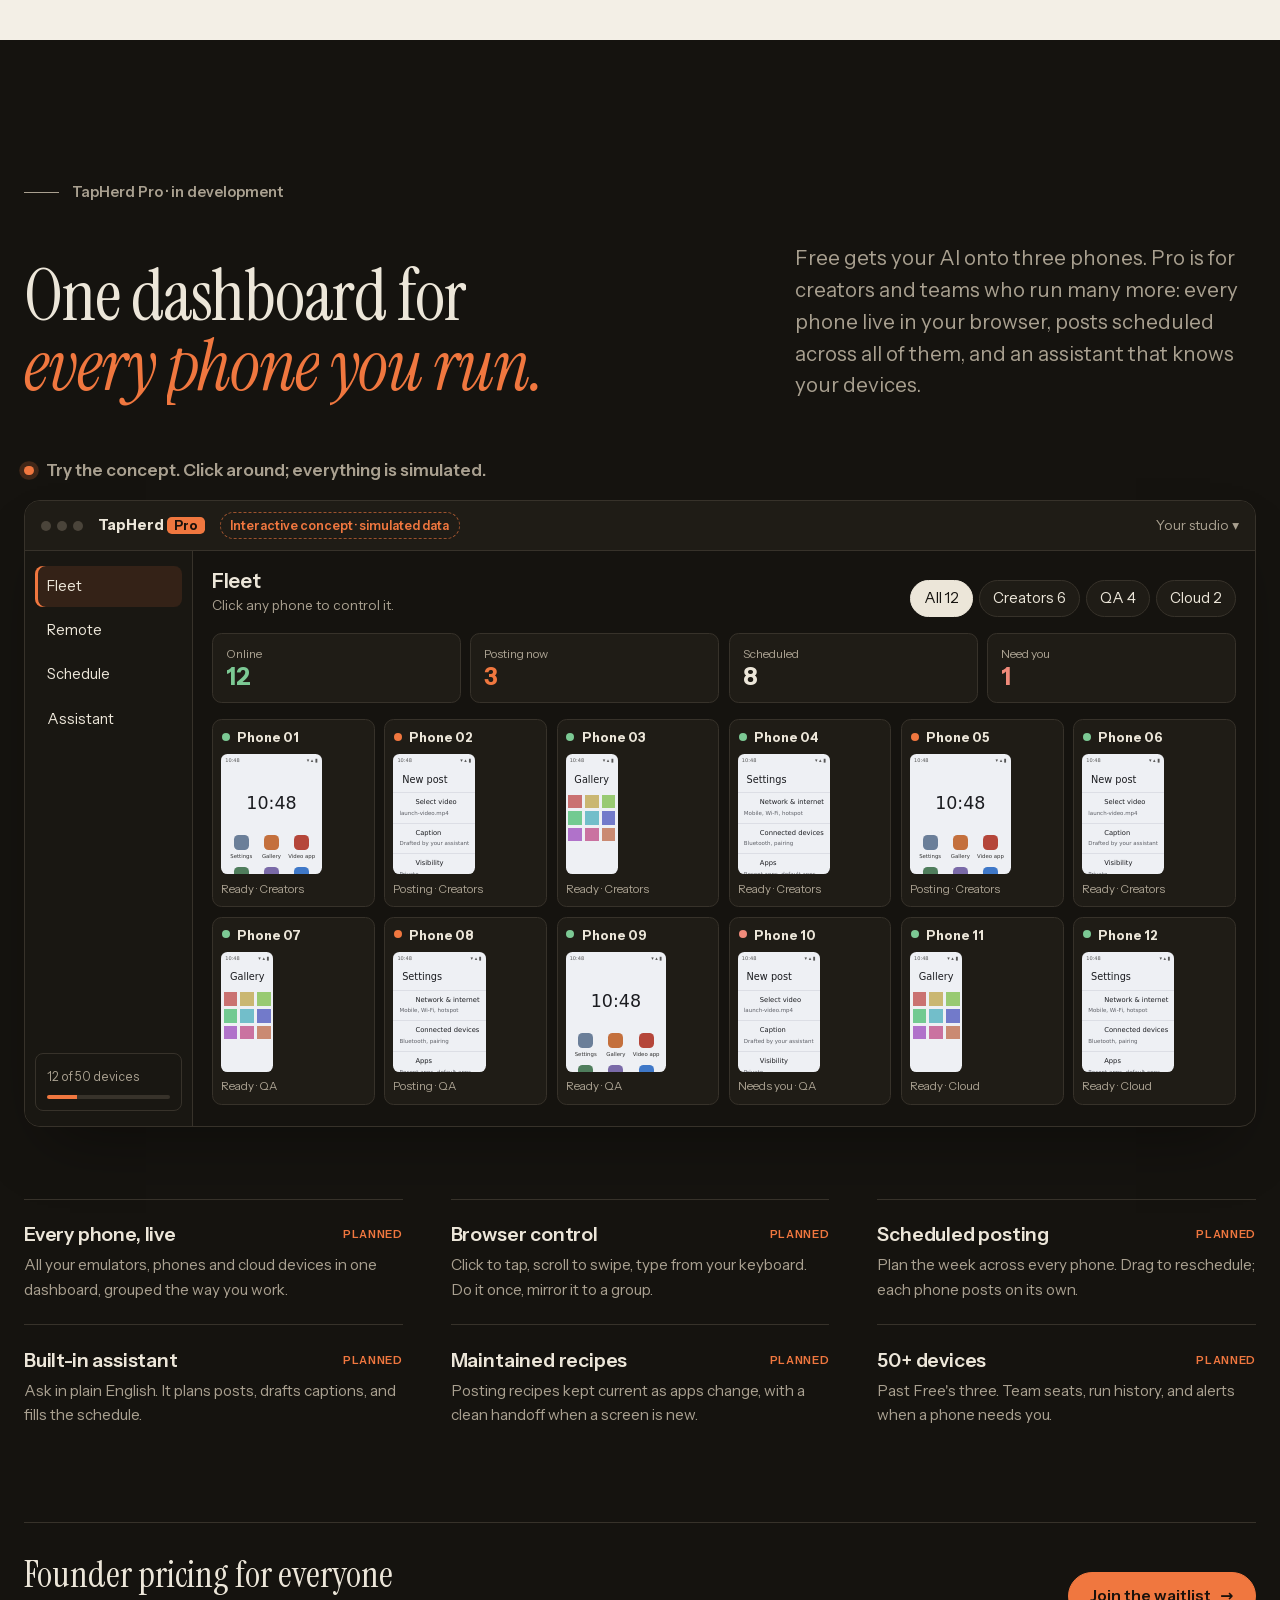
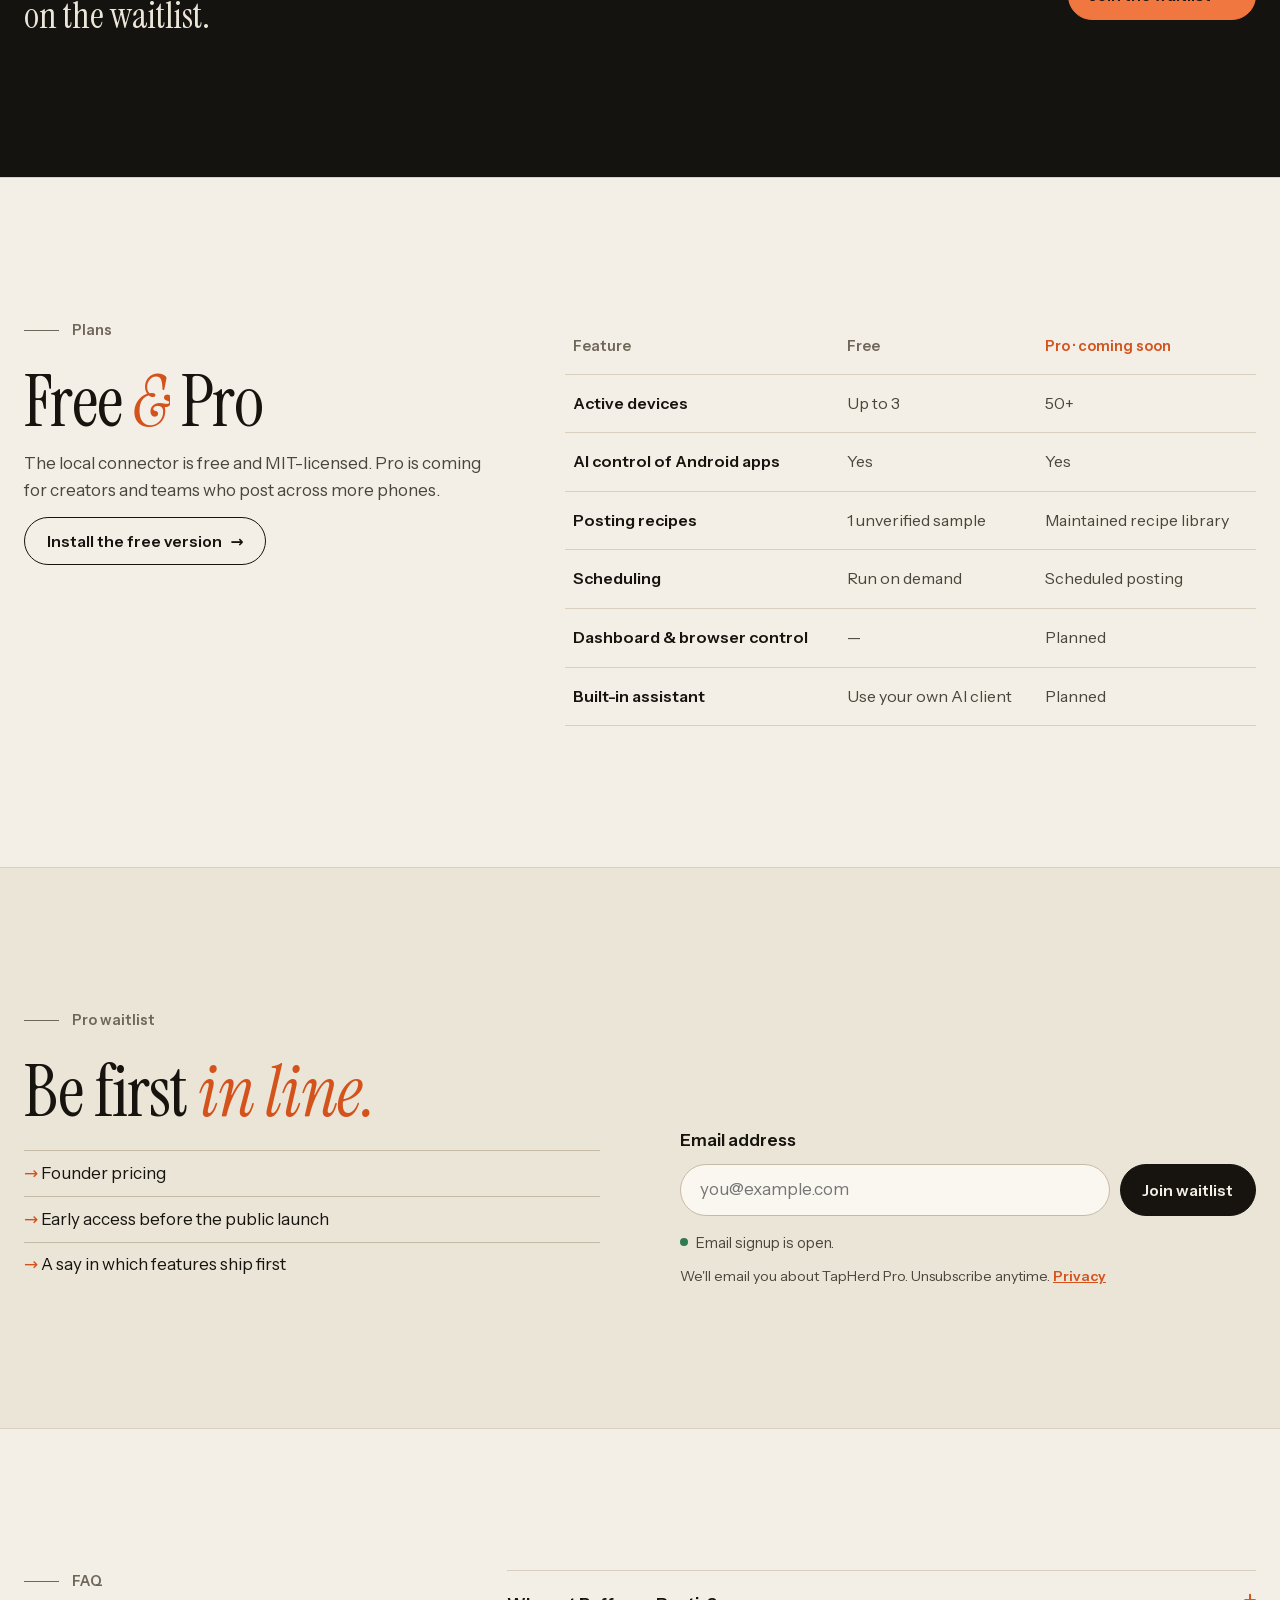
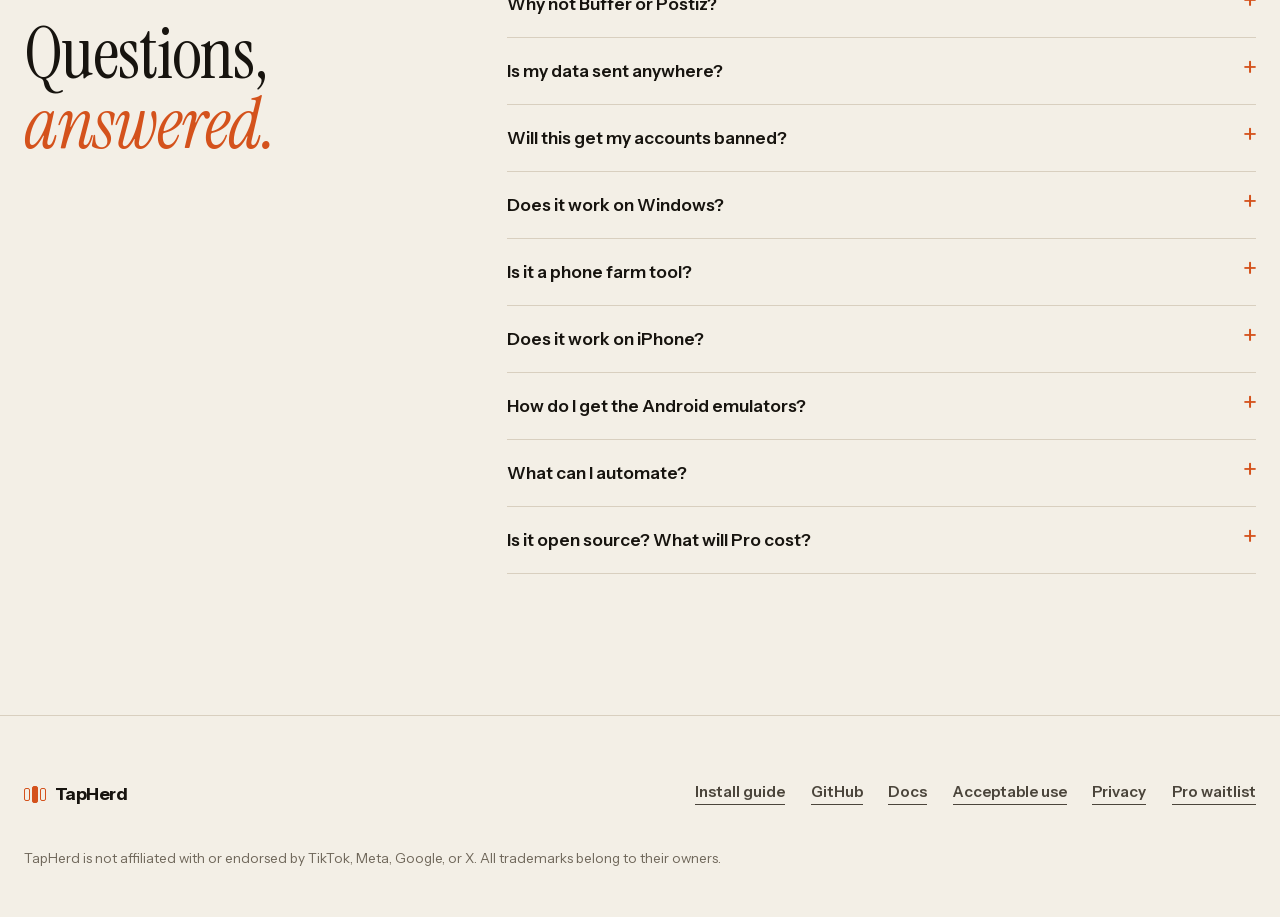
==== commit 54f9462d: "Point every link at the renamed GitHub account (asuopys)" ====
--- a/site/index.html
+++ b/site/index.html
@@ -182,7 +182,7 @@
         <a href="docs.html">Install guide</a>
         <a href="#pro">Pro</a>
         <a href="#faq">FAQ</a>
-        <a href="https://github.com/GreenPeaas/tapherd">GitHub</a>
+        <a href="https://github.com/asuopys/tapherd">GitHub</a>
       </nav>
       <a class="btn small" href="#waitlist">Pro waitlist</a>
     </div>
@@ -202,12 +202,12 @@
               <button type="button" role="tab" data-os-tab="mac" aria-selected="true">macOS · Linux</button>
               <button type="button" role="tab" data-os-tab="windows" aria-selected="false">Windows</button>
             </div>
-            <div class="code" data-os="mac"><pre><code>curl -LsSf https://raw.githubusercontent.com/GreenPeaas/tapherd/main/scripts/install.sh | sh</code></pre></div>
-            <div class="code" data-os="windows" hidden><pre><code>irm https://raw.githubusercontent.com/GreenPeaas/tapherd/main/scripts/install.ps1 | iex</code></pre></div>
+            <div class="code" data-os="mac"><pre><code>curl -LsSf https://raw.githubusercontent.com/asuopys/tapherd/main/scripts/install.sh | sh</code></pre></div>
+            <div class="code" data-os="windows" hidden><pre><code>irm https://raw.githubusercontent.com/asuopys/tapherd/main/scripts/install.ps1 | iex</code></pre></div>
             <div class="install-links">
               <a class="link" href="docs.html">Step-by-step guide</a>
               <a class="link" href="docs.html#emulator">Get a free Android emulator</a>
-              <a class="link" href="https://github.com/GreenPeaas/tapherd">Source on GitHub</a>
+              <a class="link" href="https://github.com/asuopys/tapherd">Source on GitHub</a>
             </div>
           </div>
         </div>
@@ -250,8 +250,8 @@
               <span class="n">01</span>
               <h3>Install it</h3>
               <p>One line sets up TapHerd for your user and checks for Android's <code>adb</code> tool. It asks before anything that needs admin rights.</p>
-              <div class="code" data-os="mac"><pre><code>curl -LsSf https://raw.githubusercontent.com/GreenPeaas/tapherd/main/scripts/install.sh | sh</code></pre></div>
-              <div class="code" data-os="windows" hidden><pre><code>irm https://raw.githubusercontent.com/GreenPeaas/tapherd/main/scripts/install.ps1 | iex</code></pre></div>
+              <div class="code" data-os="mac"><pre><code>curl -LsSf https://raw.githubusercontent.com/asuopys/tapherd/main/scripts/install.sh | sh</code></pre></div>
+              <div class="code" data-os="windows" hidden><pre><code>irm https://raw.githubusercontent.com/asuopys/tapherd/main/scripts/install.ps1 | iex</code></pre></div>
               <p>No phone yet? <a class="link" href="docs.html#emulator">Install a free Pixel emulator</a> first.</p>
             </article>
             <article class="step" data-scene="1">
@@ -323,7 +323,7 @@
           <div class="use reveal"><span class="n">iv.</span><h3>Mobile-only apps</h3><p>Use apps that have no web or API version.</p><span class="go" aria-hidden="true">→</span></div>
           <div class="use reveal"><span class="n">v.</span><h3>Your own analytics</h3><p>Read numbers from your own accounts' in-app dashboards.</p><span class="go" aria-hidden="true">→</span></div>
         </div>
-        <p class="tools-note">Your AI gets 15 tools, including <code>read_screen</code>, <code>tap</code>, <code>type_text</code>, <code>open_app_many</code>, <code>push_media</code>, and <code>remove_media</code>. <a class="link" href="https://github.com/GreenPeaas/tapherd/blob/main/docs/TOOLS.md">All tools</a></p>
+        <p class="tools-note">Your AI gets 15 tools, including <code>read_screen</code>, <code>tap</code>, <code>type_text</code>, <code>open_app_many</code>, <code>push_media</code>, and <code>remove_media</code>. <a class="link" href="https://github.com/asuopys/tapherd/blob/main/docs/TOOLS.md">All tools</a></p>
       </div>
     </section>
 
@@ -426,7 +426,7 @@
         </details>
         <details class="qa">
           <summary>Does it work on Windows?</summary>
-          <p>Yes, in beta. The automated tests pass on Windows, and there's an installer. Real-device testing on Windows is still to come. <a class="text-link" href="https://github.com/GreenPeaas/tapherd/blob/main/docs/SETUP_WINDOWS.md">Windows setup guide</a></p>
+          <p>Yes, in beta. The automated tests pass on Windows, and there's an installer. Real-device testing on Windows is still to come. <a class="text-link" href="https://github.com/asuopys/tapherd/blob/main/docs/SETUP_WINDOWS.md">Windows setup guide</a></p>
         </details>
         <details class="qa">
           <summary>Is it a phone farm tool?</summary>
@@ -438,7 +438,7 @@
         </details>
         <details class="qa">
           <summary>How do I get the Android emulators?</summary>
-          <p>They're free from Google. Install Android Studio, open Device Manager, and create a Pixel device with a Google Play system image. <a class="text-link" href="https://github.com/GreenPeaas/tapherd/blob/main/docs/SETUP_MAC.md#download-the-android-emulator">Setup guide</a></p>
+          <p>They're free from Google. Install Android Studio, open Device Manager, and create a Pixel device with a Google Play system image. <a class="text-link" href="https://github.com/asuopys/tapherd/blob/main/docs/SETUP_MAC.md#download-the-android-emulator">Setup guide</a></p>
         </details>
         <details class="qa" id="acceptable-use">
           <summary>What can I automate?</summary>
@@ -465,8 +465,8 @@
         <a class="brand" href="./" aria-label="TapHerd home"><span class="mark" aria-hidden="true"><span></span><span></span><span></span></span>TapHerd</a>
         <nav class="footer-links" aria-label="Footer">
           <a class="link" href="docs.html">Install guide</a>
-          <a class="link" href="https://github.com/GreenPeaas/tapherd">GitHub</a>
-          <a class="link" href="https://github.com/GreenPeaas/tapherd#docs">Docs</a>
+          <a class="link" href="https://github.com/asuopys/tapherd">GitHub</a>
+          <a class="link" href="https://github.com/asuopys/tapherd#docs">Docs</a>
           <a class="link" id="policy-link" href="#acceptable-use">Acceptable use</a>
           <a class="link" href="privacy.html">Privacy</a>
           <a class="link" href="#waitlist">Pro waitlist</a>
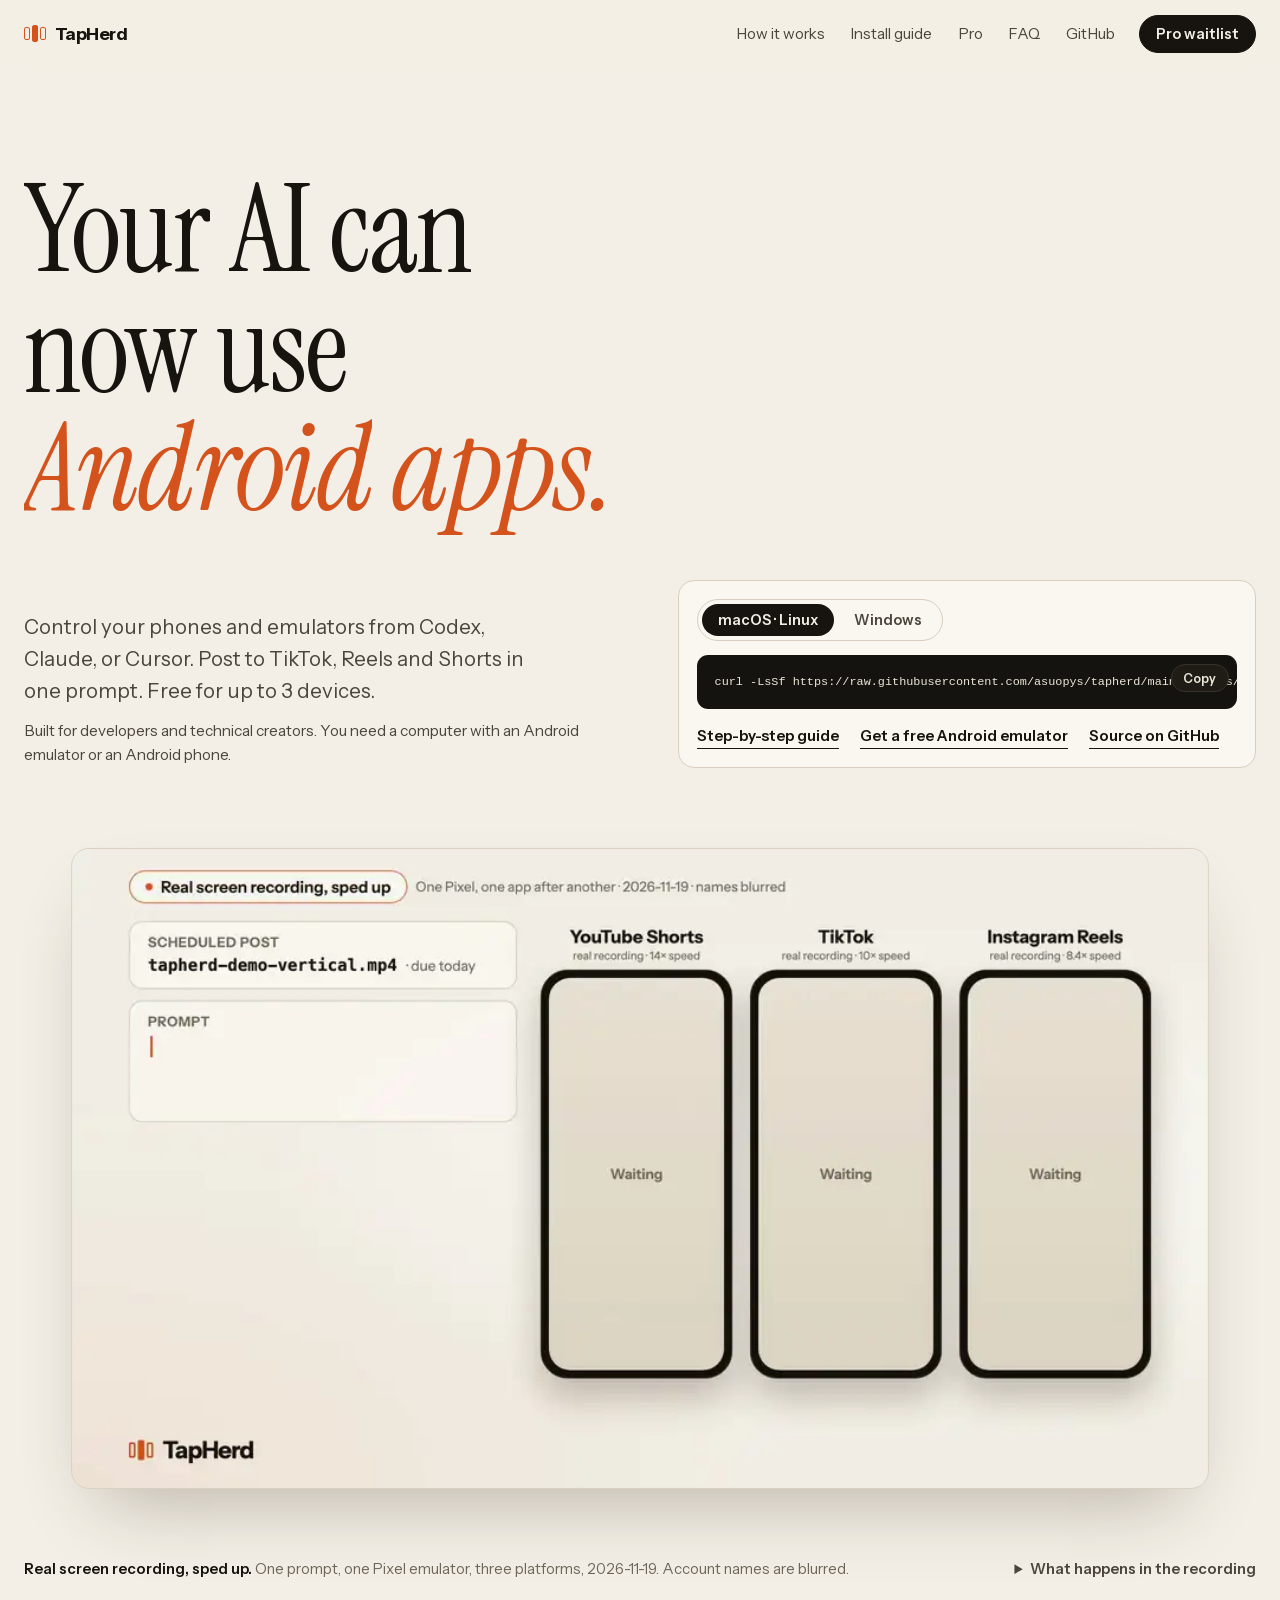
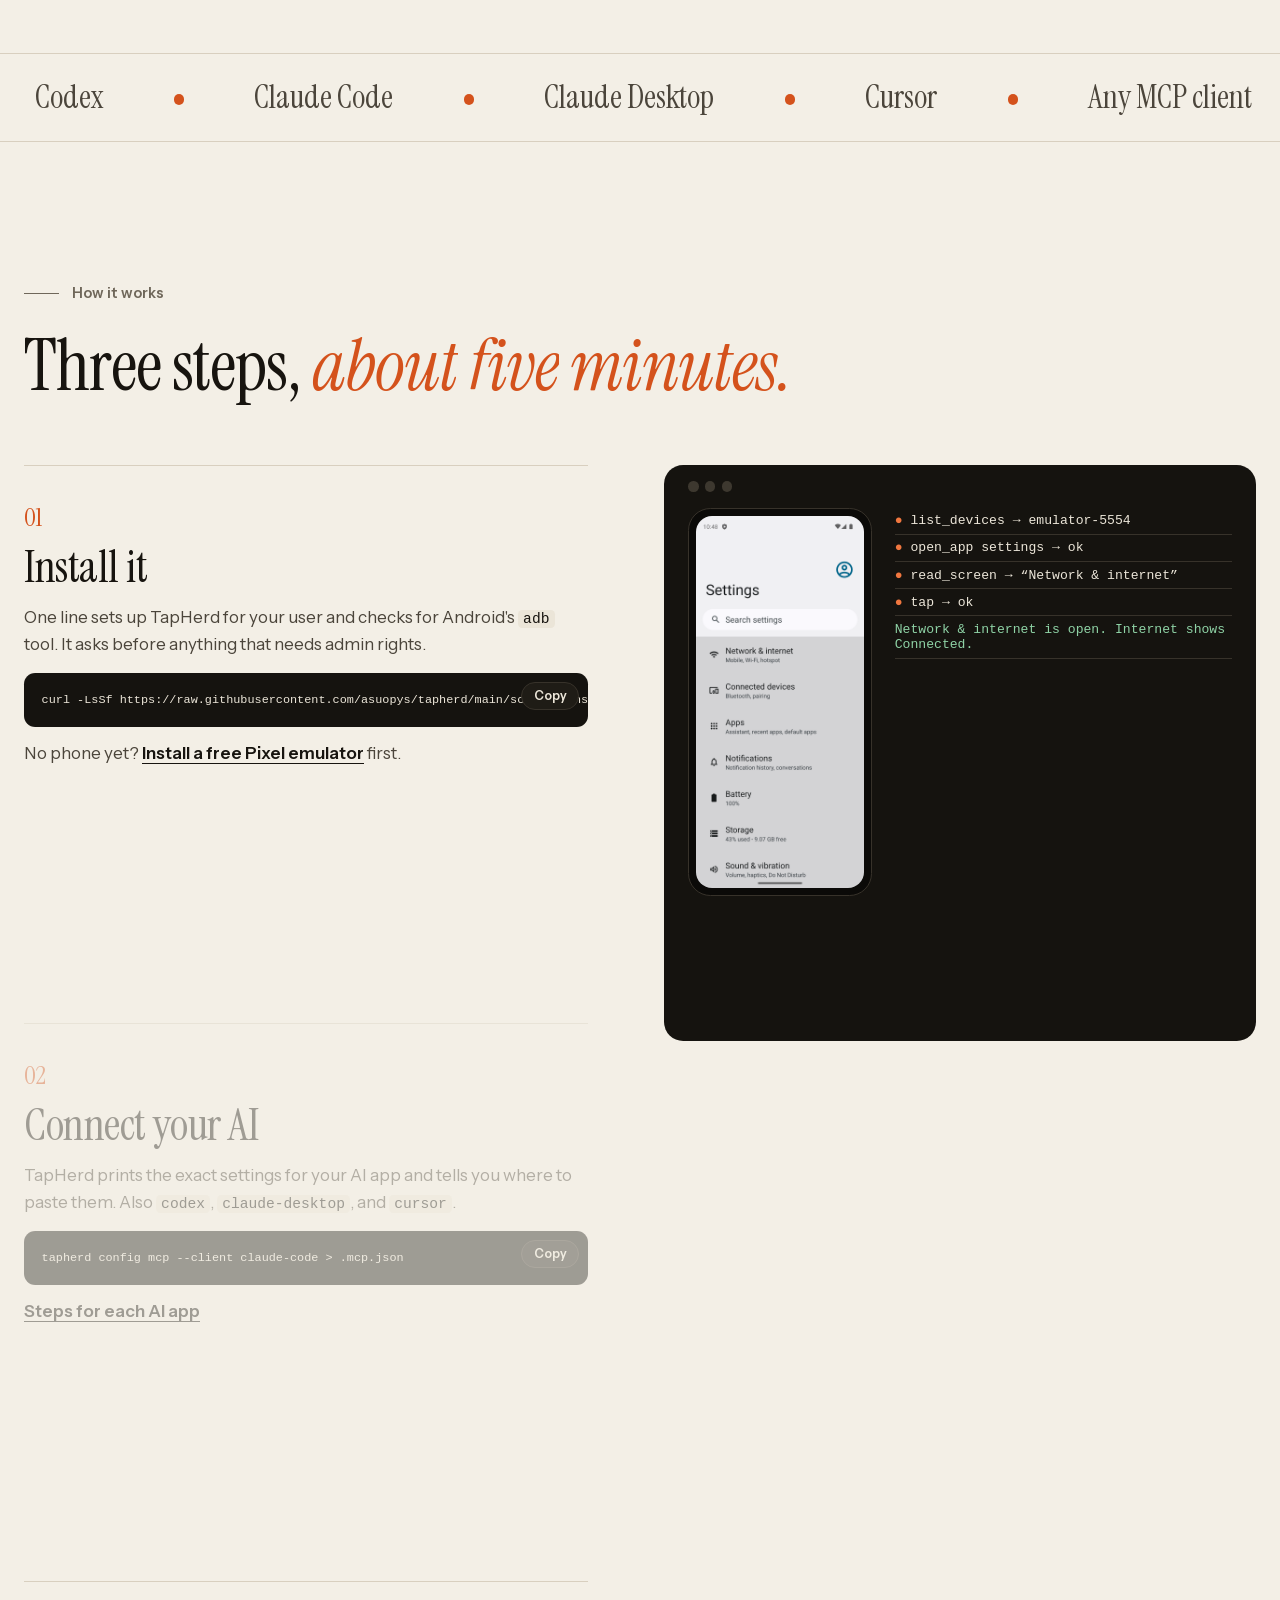
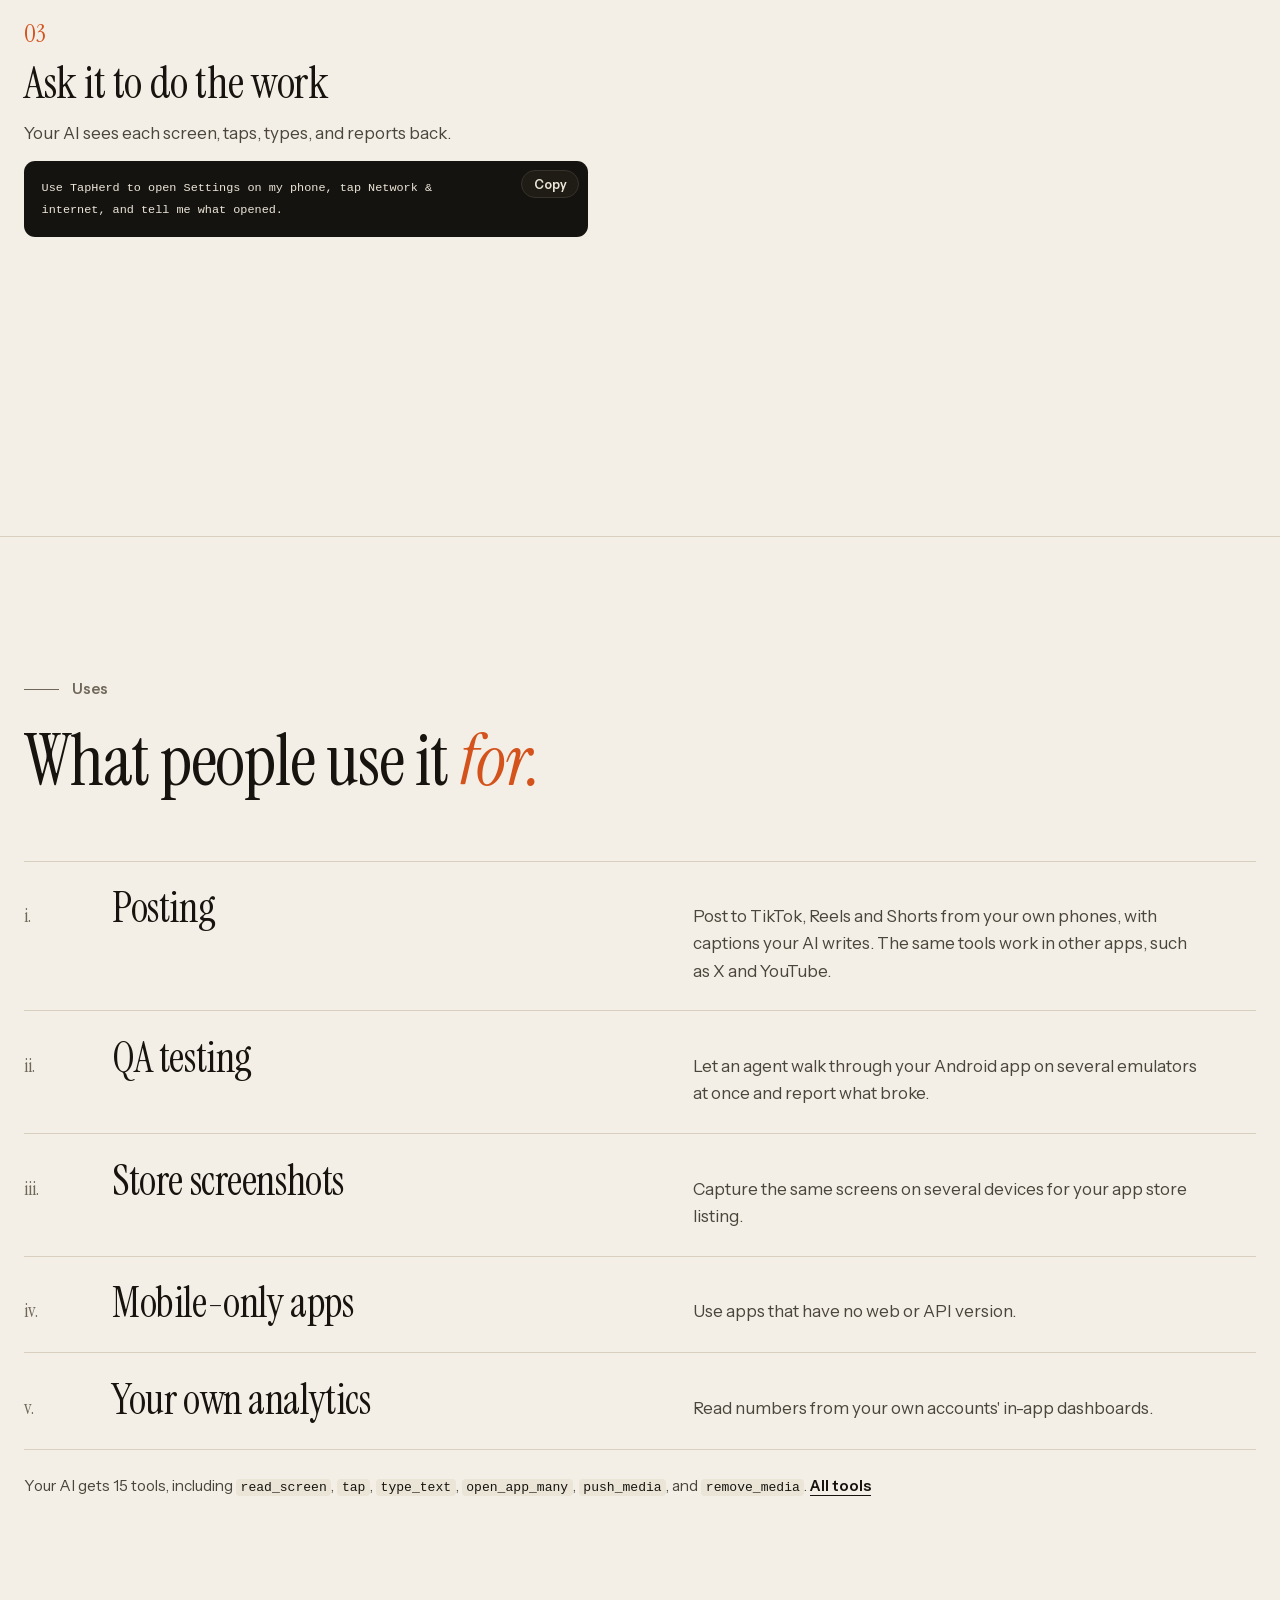
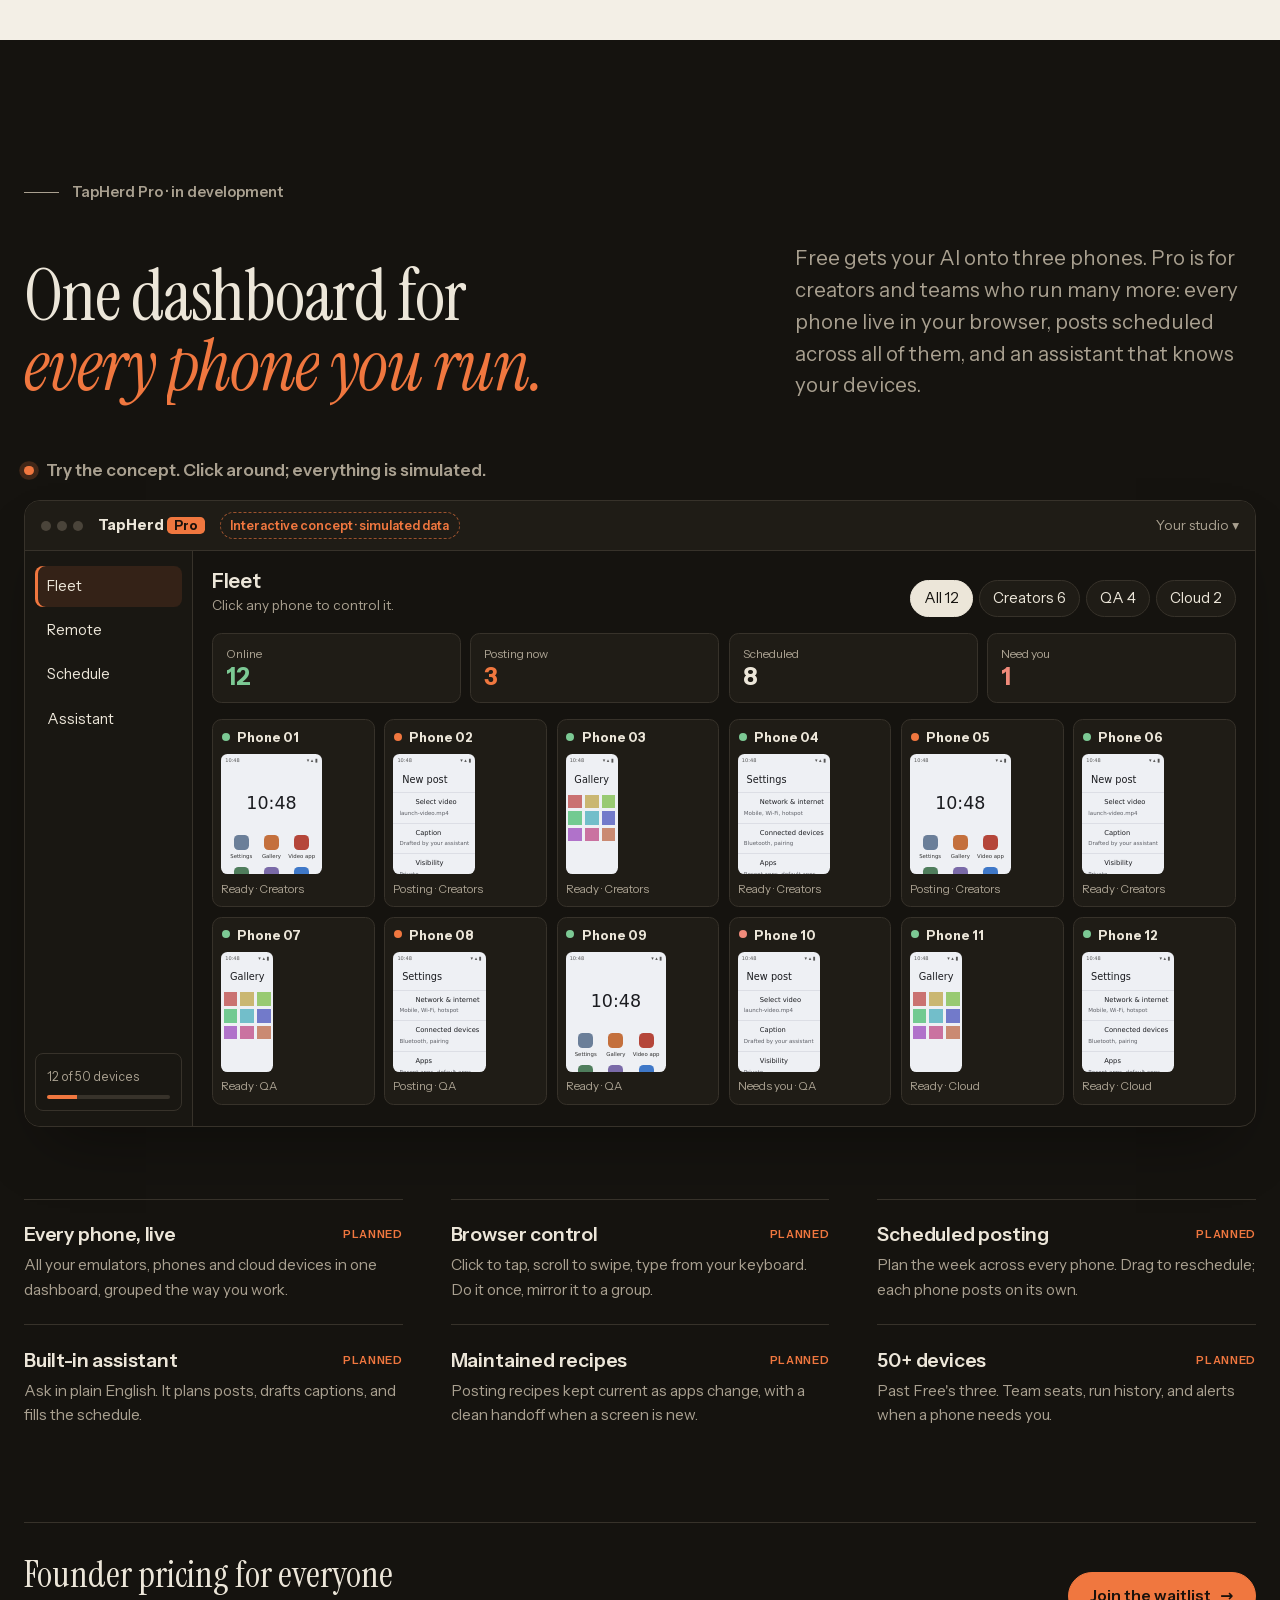
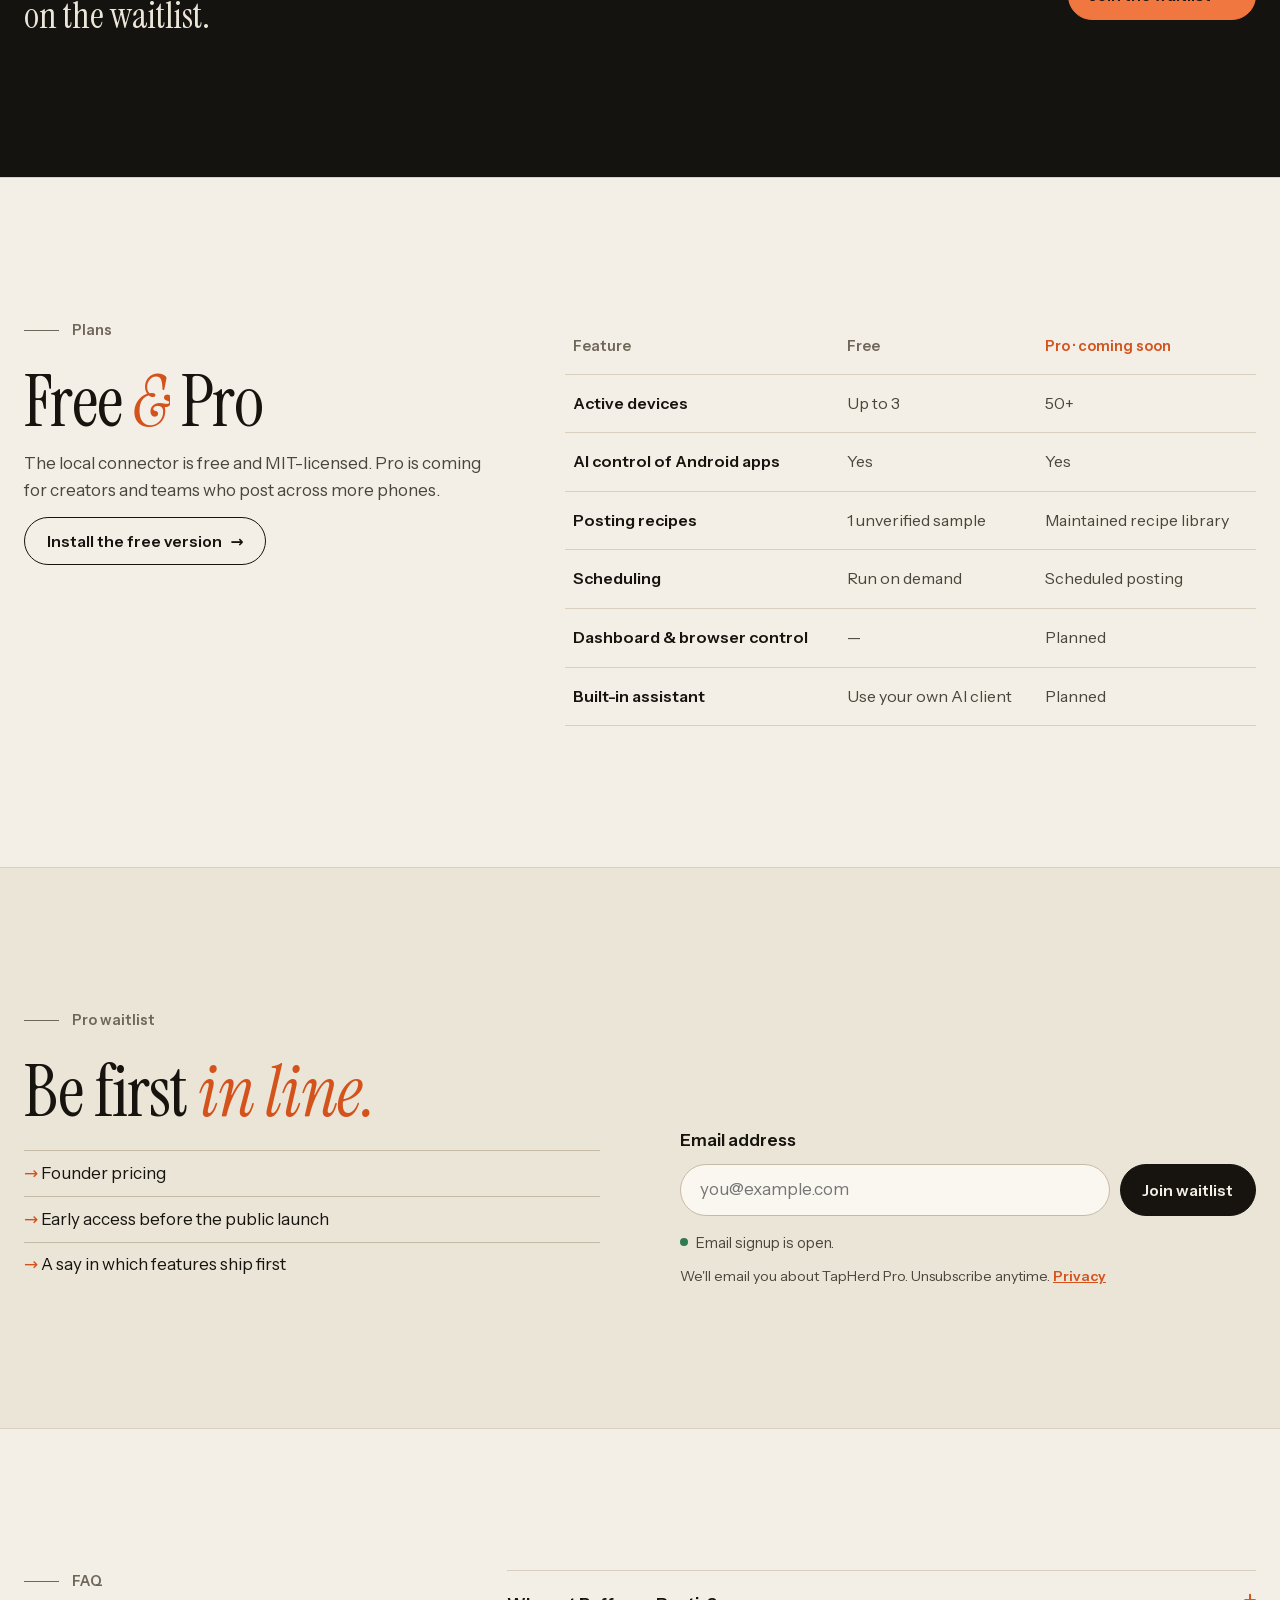
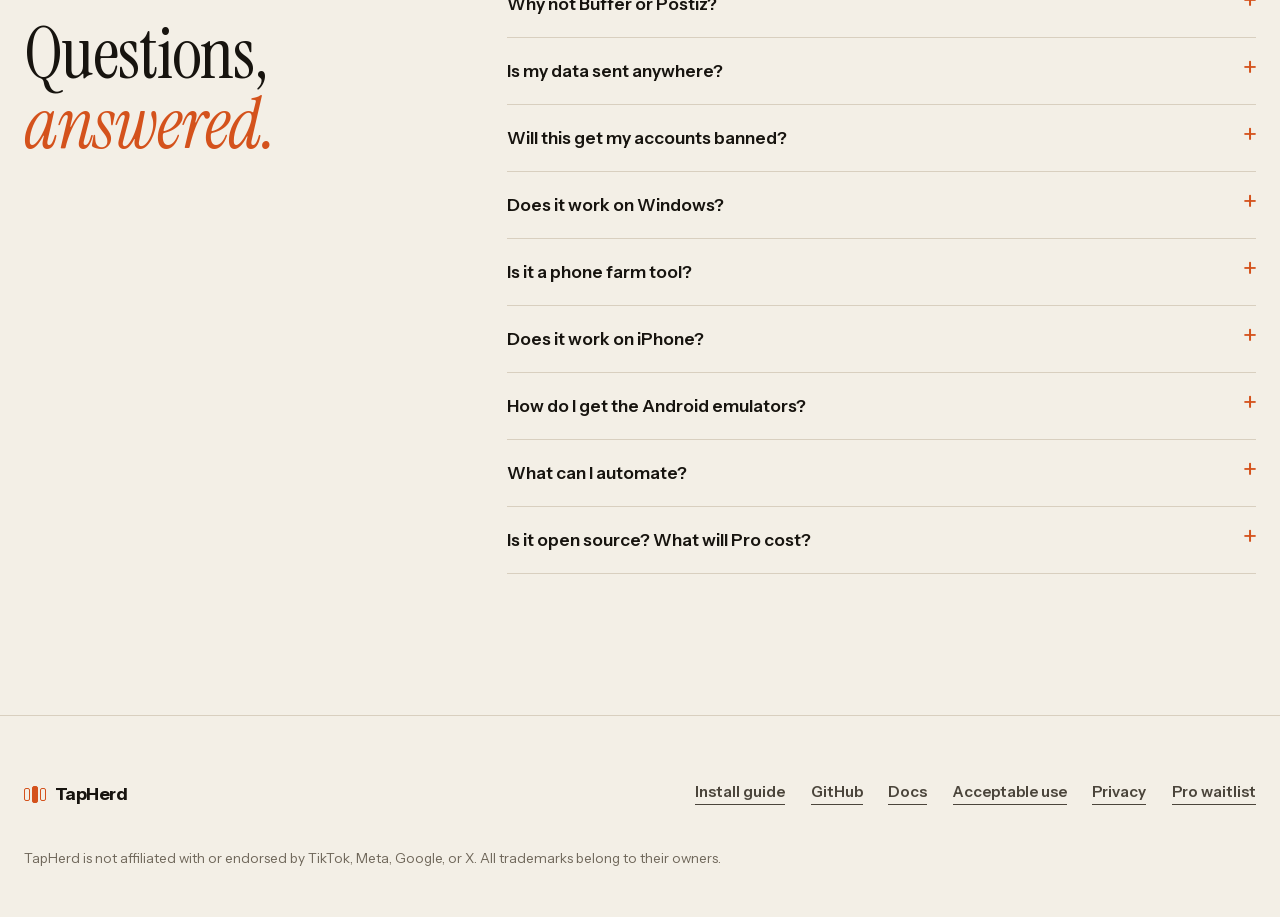
==== commit be72fad4: "Validate waitlist email domains" ====
--- a/site/index.html
+++ b/site/index.html
@@ -494,7 +494,7 @@
     }
 
     // Waitlist signups go to a Supabase table once its URL and publishable key are set.
-    // The same email rules are enforced by the database (supabase/migrations).
+    // The database also checks whether the email domain has mail routing.
     const EMAIL = /^[a-z0-9._%+-]+@[a-z0-9-]+(\.[a-z0-9-]+)*\.[a-z]{2,}$/;
     const validEmail = (value) =>
       value.length >= 6 && value.length <= 254 && EMAIL.test(value) &&
@@ -567,7 +567,9 @@
         if (response.ok || response.status === 409) {
           joined();
         } else if (response.status === 400) {
-          setStatus("That email address doesn't look valid. Check it and try again.", "error");
+          emailInput.setAttribute("aria-invalid", "true");
+          setStatus("Use an email address with a domain that can receive mail.", "error");
+          emailInput.focus();
         } else {
           setStatus("Signup isn't working right now. Please try again in a few minutes.", "error");
         }
